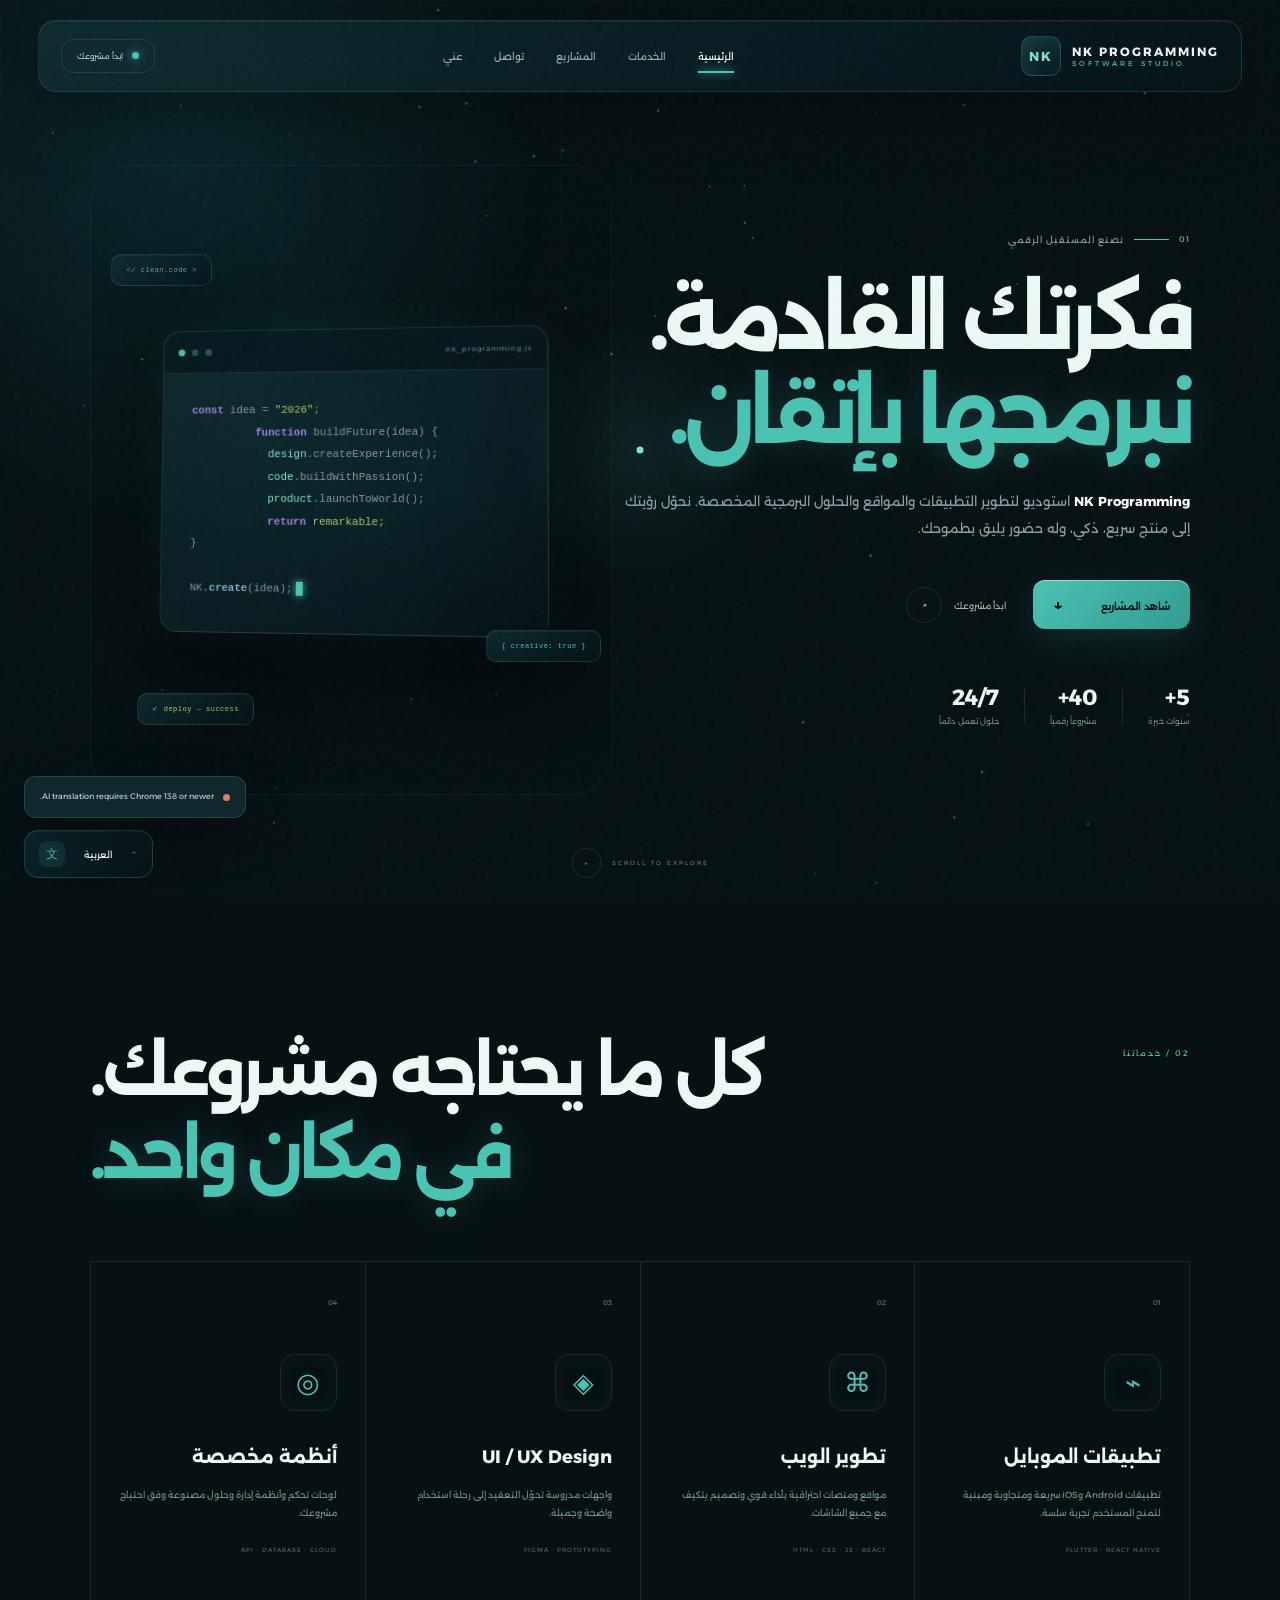
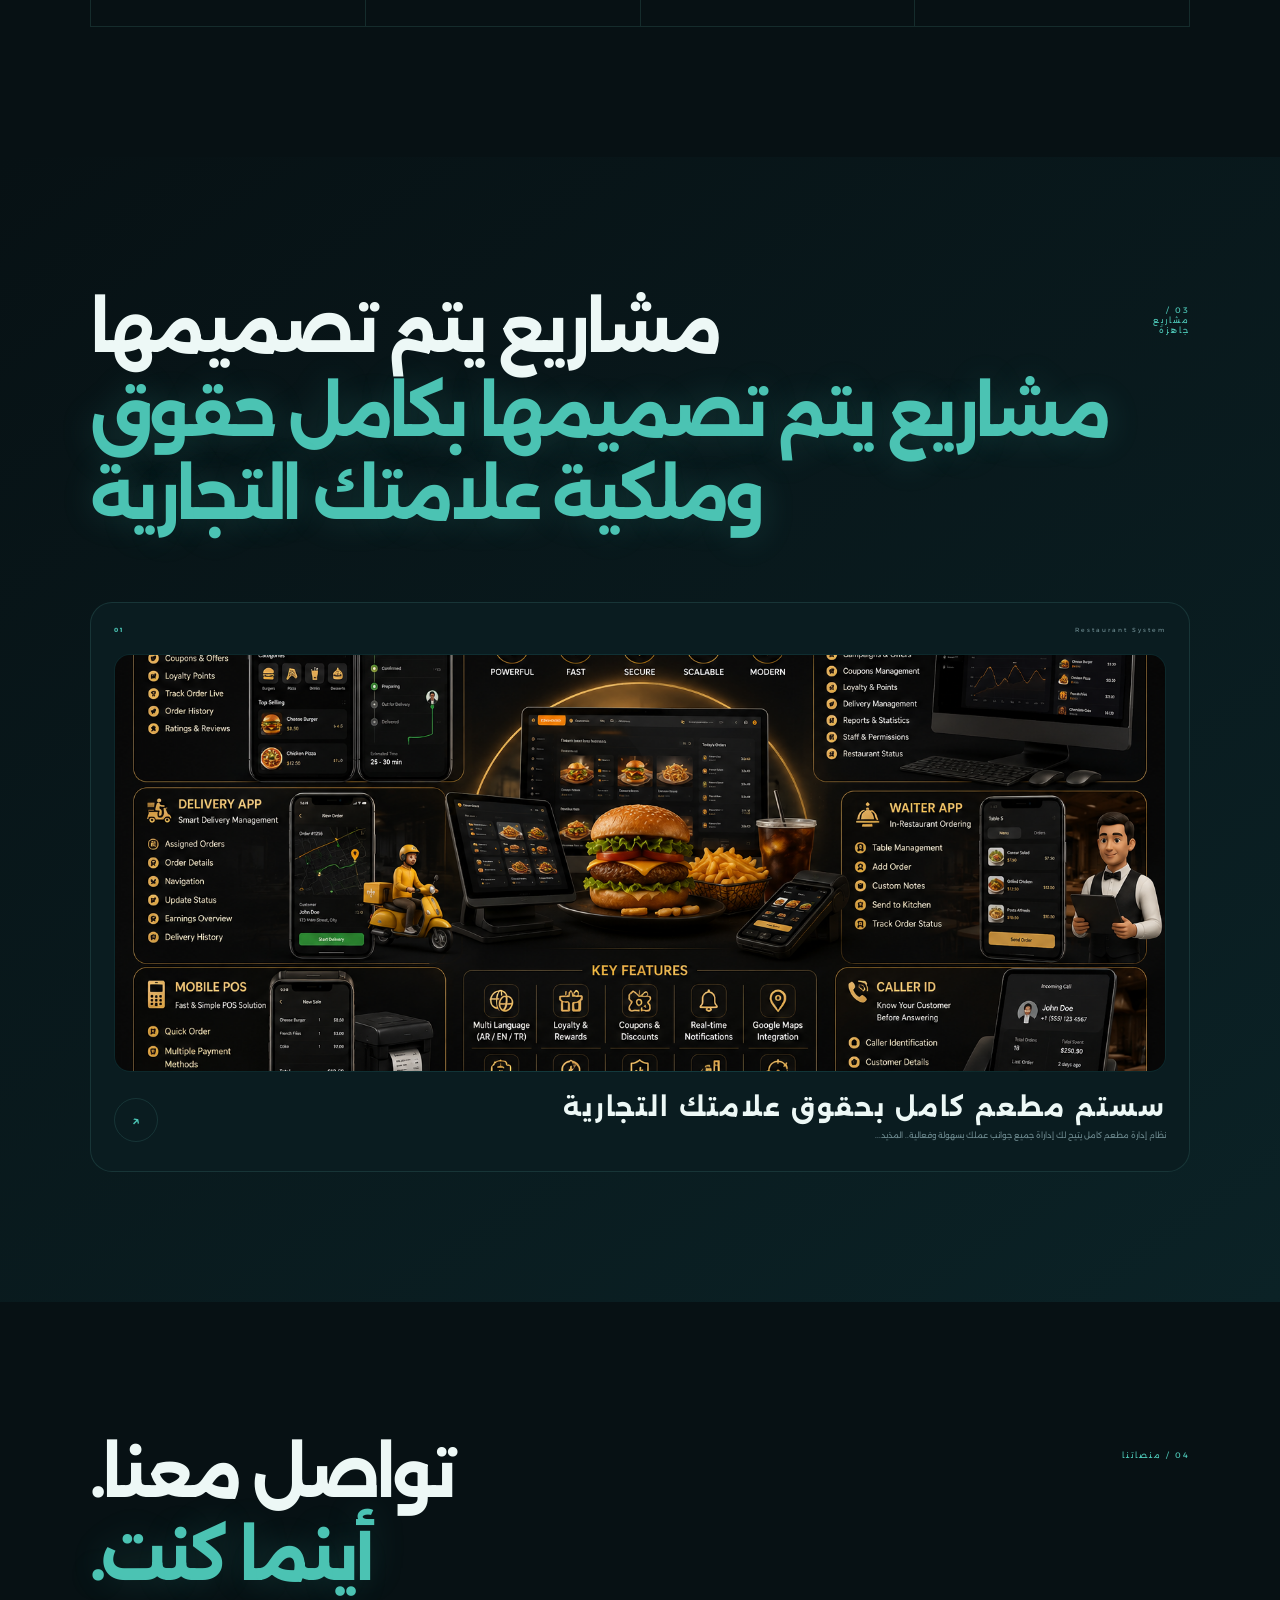
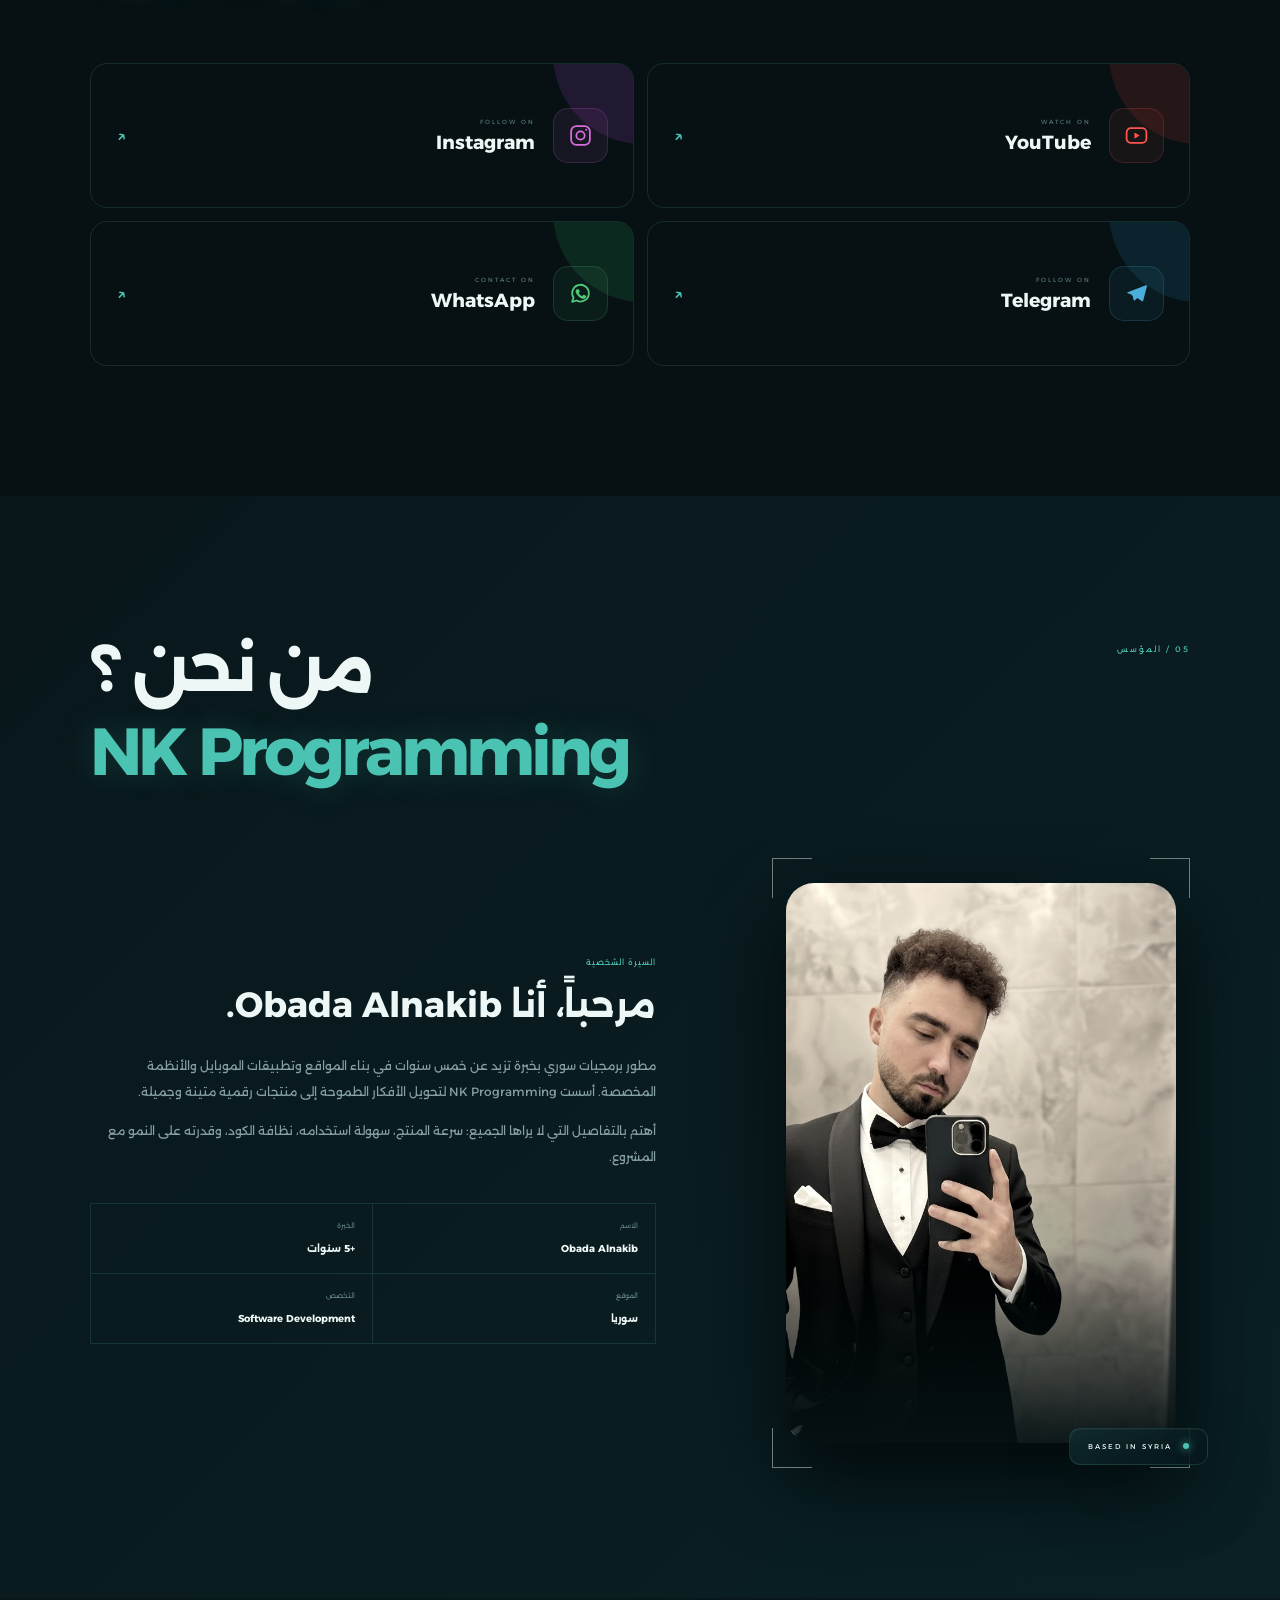
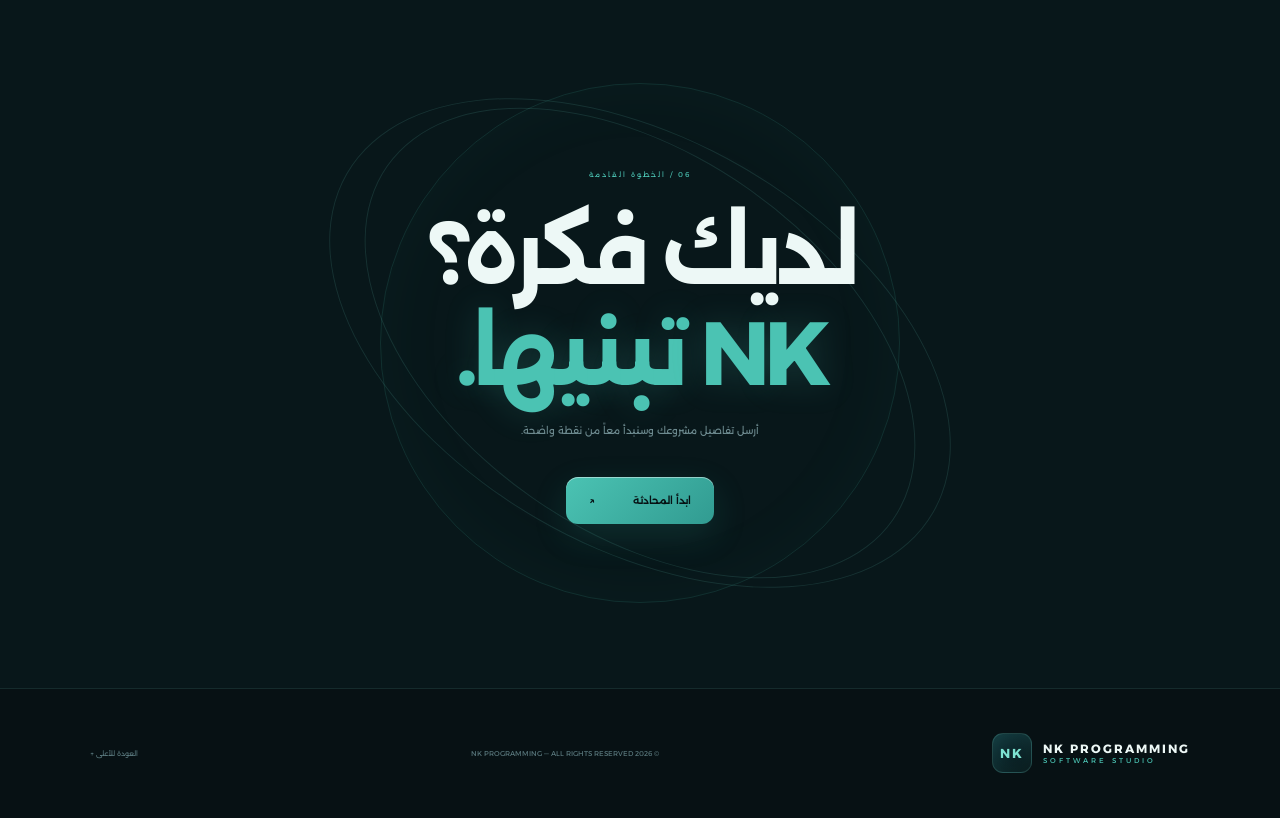
==== index.html @ c84d8382 "Add files via upload" ====
<!doctype html>
<html lang="ar" dir="rtl">

<head>
  <meta charset="UTF-8">
  <meta name="viewport" content="width=device-width,initial-scale=1">
  <meta name="description" content="NK Programming — برمجة تطبيقات ومواقع وحلول رقمية احترافية.">
  <title>NK Programming | Digital Solutions</title>
  <link rel="icon" type="image/png" href="assets/png_logo.png">
  <link rel="apple-touch-icon" href="assets/png_logo.png">
  <link rel="preconnect" href="https://fonts.googleapis.com">
  <link rel="preconnect" href="https://fonts.gstatic.com" crossorigin>
  <link href="https://fonts.googleapis.com/css2?family=Alexandria:wght@300;400;500;600;700&display=swap"
    rel="stylesheet">
  <link rel="stylesheet" href="styles.css"><link rel="stylesheet" href="mobile-fixes.css"><link rel="stylesheet" href="social-icons.css">
</head>

<body>
  <div class="boot">
    <div class="boot__core">
      <div class="nk-mini">NK</div><i></i><i></i><i></i>
    </div>
    <p>NK PROGRAMMING</p><small>INITIALIZING EXPERIENCE</small>
    <div class="boot__line"><b></b></div><span>00%</span>
  </div>
  <div class="cursor"></div>
  <div class="cursor-aura"></div><canvas id="space"></canvas>
  <div class="page-noise"></div>
  <nav class="nav glass"><a class="brand" href="#home">
      <div class="brand-slot"><img src="assets/nk-logo.png" alt="NK Programming"
          onload="this.parentElement.classList.add('loaded')" onerror="this.remove()"><b>NK</b></div><span><b>NK
          PROGRAMMING</b><small>SOFTWARE STUDIO</small></span>
    </a>
    <div class="nav__links"><a href="#home" class="active">الرئيسية</a><a href="#services">الخدمات</a><a
        href="#work">المشاريع</a><a href="#social">تواصل</a><a href="#about">عني</a></div><a class="availability"
      href="#contact"><i></i> ابدأ مشروعك</a><button class="menu" aria-label="القائمة"><i></i><i></i></button>
  </nav>
  <main>
    <section class="hero brand-hero" id="home">
      <div class="hero__glow"></div>
      <div class="hero__grid"></div>
      <div class="hero__copy reveal">
        <div class="eyebrow"><span>01</span><i></i> نصنع المستقبل الرقمي</div>
        <h1>فكرتك القادمة.<br><em>نبرمجها بإتقان.</em></h1>
        <p><b>NK Programming</b> استوديو لتطوير التطبيقات والمواقع والحلول البرمجية المخصصة. نحوّل رؤيتك إلى منتج سريع،
          ذكي، وله حضور يليق بطموحك.</p>
        <div class="hero__actions"><a class="cta magnetic" href="#work">شاهد المشاريع <span>↓</span></a><a class="link"
            href="#contact">ابدأ مشروعك <span>↗</span></a></div>
        <div class="hero__stats">
          <div><b>5+</b><span>سنوات خبرة</span></div><i></i>
          <div><b>40+</b><span>مشروعاً رقمياً</span></div><i></i>
          <div><b>24/7</b><span>حلول تعمل دائماً</span></div>
        </div>
      </div>
      <div class="hero__visual code-visual" data-tilt><canvas id="code-rain"></canvas>
        <div class="giant-nk"><span>NK</span><small>PROGRAMMING</small></div>
        <div class="code-window glass">
          <div class="code-window__bar"><i></i><i></i><i></i><span>nk_programming.js</span></div>
          <pre><code><b>const</b> idea = <em>"2026"</em>;
          <b>function</b> buildFuture(idea) {
            <span>design</span>.createExperience();
            <span>code</span>.buildWithPassion();
            <span>product</span>.launchToWorld();
            <b>return</b> <em>remarkable;</em>
}

NK.<strong>create</strong>(idea);<i class="caret"></i></code></pre>
        </div>
        <div class="code-chip chip-a glass">&lt; clean.code /&gt;</div>
        <div class="code-chip chip-b glass">{ creative: true }</div>
        <div class="code-chip chip-c glass">deploy → success ✓</div>
      </div><a class="scroll" href="#services"><span>SCROLL TO EXPLORE</span><i>↓</i></a>
    </section>

    <section class="services section" id="services">
      <header class="section-title reveal"><span>02 / خدماتنا</span>
        <h2>كل ما يحتاجه مشروعك.<br><em>في مكان واحد.</em></h2>
      </header>
      <div class="service-grid">
        <article class="service reveal"><span>01</span>
          <div class="service__icon">⌁</div>
          <h3>تطبيقات الموبايل</h3>
          <p>تطبيقات Android وiOS سريعة ومتجاوبة ومبنية لتمنح المستخدم تجربة سلسة.</p>
          <div class="tech">FLUTTER · REACT NATIVE</div>
        </article>
        <article class="service reveal"><span>02</span>
          <div class="service__icon">⌘</div>
          <h3>تطوير الويب</h3>
          <p>مواقع ومنصات احترافية بأداء قوي وتصميم يتكيف مع جميع الشاشات.</p>
          <div class="tech">HTML · CSS · JS · REACT</div>
        </article>
        <article class="service reveal"><span>03</span>
          <div class="service__icon">◈</div>
          <h3>UI / UX Design</h3>
          <p>واجهات مدروسة تحوّل التعقيد إلى رحلة استخدام واضحة وجميلة.</p>
          <div class="tech">FIGMA · PROTOTYPING</div>
        </article>
        <article class="service reveal"><span>04</span>
          <div class="service__icon">◎</div>
          <h3>أنظمة مخصصة</h3>
          <p>لوحات تحكم وأنظمة إدارة وحلول مصنوعة وفق احتياج مشروعك.</p>
          <div class="tech">API · DATABASE · CLOUD</div>
        </article>
      </div>
    </section>

    <section class="work section" id="work">
      <header class="section-title reveal"><span>03 / مشاريع جاهزة</span>
        <h2>مشاريع يتم تصميمها<br><em>مشاريع يتم تصميمها بكامل حقوق وملكية علامتك التجارية</em></h2>
      </header>
      <div class="work-grid">
        <a class="work-card large reveal" data-tilt href="product/index.html">
          <div class="work-card__meta"><span>Restaurant System</span><b>01</b></div>
          <div class="project-media"><img src="assets/project-1.jpg" alt="المشروع الأول"
              onload="this.parentElement.classList.add('has-image')" onerror="this.remove()">
            <div class="image-slot"><span>01</span><b>صورة المشروع</b><small>assets/project-1.jpg</small></div>
          </div>
          <div class="work-card__bottom">
            <div>
              <h3>سستم مطعم كامل بحقوق علامتك التجارية</h3>
              <p>نظام إدارة مطعم كامل يتيح لك إداراة جميع جوانب عملك بسهولة وفعالية.. المذيد...</p>
            </div><span class="card-arrow">↗</span>
          </div>
        </a>
        <!-- <a class="work-card reveal" data-tilt href="#contact">
          <div class="work-card__meta"><span>APPLICATION</span><b>02</b></div>
          <div class="project-media"><img src="assets/project-2.jpg" alt="المشروع الثاني"
              onload="this.parentElement.classList.add('has-image')" onerror="this.remove()">
            <div class="image-slot"><span>02</span><b>صورة المشروع</b><small>assets/project-2.jpg</small></div>
          </div>
          <div class="work-card__bottom">
            <div>
              <h3>PROJECT TWO</h3>
              <p>صورة عرض لتطبيق أو منصة.</p>
            </div><span class="card-arrow">↗</span>
          </div>
        </a>
        <a class="work-card reveal" data-tilt href="#contact">
          <div class="work-card__meta"><span>WEBSITE</span><b>03</b></div>
          <div class="project-media"><img src="assets/project-3.jpg" alt="المشروع الثالث"
              onload="this.parentElement.classList.add('has-image')" onerror="this.remove()">
            <div class="image-slot"><span>03</span><b>صورة المشروع</b><small>assets/project-3.jpg</small></div>
          </div>
          <div class="work-card__bottom">
            <div>
              <h3>PROJECT THREE</h3>
              <p>صورة عرض لموقع أو خدمة رقمية.</p>
            </div><span class="card-arrow">↗</span>
          </div>
        </a> -->
      </div>
    </section>

    <section class="social section" id="social">
      <header class="section-title reveal"><span>04 / منصاتنا</span>
        <h2>تواصل معنا.<br><em>أينما كنت.</em></h2>
      </header>
      <div class="social-grid"><a class="social-card youtube reveal" href="https://www.youtube.com/@obada_n_k/videos">
          <div class="social-icon"><svg viewBox="0 0 24 24" aria-hidden="true"><rect x="2.5" y="5" width="19" height="14" rx="4"></rect><path d="M10 9l5 3-5 3V9z" class="solid"></path></svg></div><span><small>WATCH ON</small><b>YouTube</b></span><i>↗</i>
        </a><a class="social-card instagram reveal" href="https://www.instagram.com/obada_n_k/">
          <div class="social-icon"><svg viewBox="0 0 24 24" aria-hidden="true"><rect x="3" y="3" width="18" height="18" rx="5"></rect><circle cx="12" cy="12" r="4"></circle><circle cx="17.5" cy="6.5" r="1" class="solid"></circle></svg></div><span><small>FOLLOW ON</small><b>Instagram</b></span><i>↗</i>
        </a><a class="social-card telegram reveal" href="https://t.me/obada_n_k">
          <div class="social-icon"><svg viewBox="0 0 24 24" aria-hidden="true"><path d="M21 4L3.6 10.7c-.8.3-.8.8-.1 1l4.4 1.4 1.7 5.2c.2.6.4.6.8.2l2.4-2.3 4.5 3.3c.5.3.9.1 1.1-.5L22 5c.2-.8-.3-1.2-1-.9z" class="solid"></path><path d="M8 13l9.7-6.1-7.5 7.3-.3 3.5"></path></svg></div><span><small>FOLLOW ON</small><b>Telegram</b></span><i>↗</i>
        </a><a class="social-card whatsapp reveal" href="https://wa.me/+905523622851">
          <div class="social-icon"><svg viewBox="0 0 24 24" aria-hidden="true"><path d="M20 11.7a8 8 0 0 1-11.8 7L4 20l1.3-4A8 8 0 1 1 20 11.7z"></path><path d="M9 8.2c.2-.4.4-.4.7-.4h.4c.2 0 .3.1.4.4l.7 1.7c.1.3.1.5-.1.7l-.6.7c-.2.2-.1.4 0 .6.6 1.1 1.5 2 2.7 2.6.2.1.4.1.6-.1l.8-1c.2-.2.4-.3.7-.2l1.8.9c.3.1.4.3.4.5 0 .5-.2 1.5-1 2-.7.5-1.6.7-2.5.4-1.1-.3-2.5-1-4-2.4-1.2-1.2-2.1-2.6-2.5-3.7-.4-1.1 0-2 .5-2.7z" class="solid"></path></svg></div><span><small>CONTACT ON</small><b>WhatsApp</b></span><i>↗</i>
        </a></div>
    </section>

    <section class="about section bio-last" id="about">
      <header class="section-title reveal"><span>05 / المؤسس</span>
        <h2>من نحن ؟<br><em>NK Programming</em></h2>
      </header>
      <div class="about__grid">
        <div class="about__portrait reveal" data-tilt>
          <div class="portrait-frame"><img src="assets/obada.jpg" alt="Obada Alnakib">
            <div class="scan"></div>
          </div><span class="corner c1"></span><span class="corner c2"></span><span class="corner c3"></span><span
            class="corner c4"></span>
          <div class="portrait-tag glass"><i></i> BASED IN SYRIA</div>
        </div>
        <div class="about__copy reveal"><span class="label">السيرة الشخصية</span>
          <h3>مرحباً، أنا Obada Alnakib.</h3>
          <p>مطور برمجيات سوري بخبرة تزيد عن خمس سنوات في بناء المواقع وتطبيقات الموبايل والأنظمة المخصصة. أسست NK
            Programming لتحويل الأفكار الطموحة إلى منتجات رقمية متينة وجميلة.</p>
          <p>أهتم بالتفاصيل التي لا يراها الجميع: سرعة المنتج، سهولة استخدامه، نظافة الكود، وقدرته على النمو مع المشروع.
          </p>
          <div class="facts">
            <div><span>الاسم</span><b>Obada Alnakib</b></div>
            <div><span>الخبرة</span><b>+5 سنوات</b></div>
            <div><span>الموقع</span><b>سوريا</b></div>
            <div><span>التخصص</span><b>Software Development</b></div>
          </div>
        </div>
      </div>
    </section>
    <section class="contact section" id="contact">
      <div class="contact__orb"></div>
      <div class="contact__inner reveal"><span>06 / الخطوة القادمة</span>
        <h2>لديك فكرة؟<br><em>NK تبنيها.</em></h2>
        <p>أرسل تفاصيل مشروعك وسنبدأ معاً من نقطة واضحة.</p><a class="contact__button magnetic"
          href="https://wa.me/+905523622851">ابدأ المحادثة <i>↗</i></a>
      </div>
    </section>
  </main>
  <footer><a class="brand" href="#home">
      <div class="brand-slot"><b>NK</b></div><span><b>NK PROGRAMMING</b><small>SOFTWARE STUDIO</small></span>
    </a>
    <p>© 2026 NK PROGRAMMING — ALL RIGHTS RESERVED</p><a href="#home">العودة للأعلى ↑</a>
  </footer>
  <div class="language-widget" data-no-translate><button class="language-trigger glass"
      aria-label="تغيير اللغة"><span>文</span><b>العربية</b><i>⌃</i></button>
    <div class="language-menu glass">
      <div class="language-head"><span>AI TRANSLATION</span><i></i></div><button data-lang="ar"
        class="selected"><b>AR</b><span>العربية</span><i>✓</i></button><button
        data-lang="en"><b>EN</b><span>English</span><i>↗</i></button><button
        data-lang="tr"><b>TR</b><span>Türkçe</span><i>↗</i></button><button
        data-lang="de"><b>DE</b><span>Deutsch</span><i>↗</i></button><button
        data-lang="fr"><b>FR</b><span>Français</span><i>↗</i></button><button
        data-lang="es"><b>ES</b><span>Español</span><i>↗</i></button>
      <div class="translation-status"><span></span><b>يعمل بواسطة AI داخل المتصفح</b></div>
    </div>
  </div>
  <div class="translation-toast" data-no-translate><i></i><span></span></div>
  <div class="auto-language-prompt" data-no-translate aria-hidden="true">
    <div class="auto-language-prompt__card">
      <div class="auto-language-prompt__icon">文<i></i></div><span>NK AI TRANSLATION</span>
      <h3>عرض الموقع بلغتك</h3>
      <p>لغة جهازك مختلفة عن العربية. يمكننا ترجمة الموقع تلقائياً على جهازك.</p><button type="button">ابدأ الترجمة
        <i>↗</i></button><small>يتم استخدام اللغة مرة واحدة فقط</small>
    </div>
  </div>
  <script src="script.js"></script>
</body>

</html>
---- styles.css ----
@import url('https://fonts.googleapis.com/css2?family=Alexandria:wght@300;400;500;600;700&display=swap');
:root{--bg:#071114;--bg2:#0a1a1e;--panel:#0d2328;--panel2:#102d32;--mint:#4bc3b3;--mint2:#7de2d1;--text:#edf8f6;--muted:#769297;--line:rgba(120,225,210,.13);--x:0;--y:0;--px:50vw;--py:50vh}*{box-sizing:border-box}html{scroll-behavior:smooth;scroll-padding-top:100px}body{margin:0;background:var(--bg);color:var(--text);font-family:'Alexandria',Arial,sans-serif;overflow-x:hidden}a{color:inherit;text-decoration:none}button,input{font:inherit}.page-noise{position:fixed;inset:0;pointer-events:none;z-index:100;opacity:.025;background-image:url("data:image/svg+xml,%3Csvg viewBox='0 0 180 180' xmlns='http://www.w3.org/2000/svg'%3E%3Cfilter id='n'%3E%3CfeTurbulence type='fractalNoise' baseFrequency='.9' numOctaves='4'/%3E%3C/filter%3E%3Crect width='100%25' height='100%25' filter='url(%23n)'/%3E%3C/svg%3E")}#space{position:fixed;inset:0;z-index:-1;pointer-events:none}.glass{background:linear-gradient(145deg,rgba(17,48,53,.72),rgba(5,20,24,.74));border:1px solid rgba(103,215,199,.14);box-shadow:inset 0 1px rgba(255,255,255,.04),0 22px 70px rgba(0,0,0,.3);backdrop-filter:blur(18px)}
.boot{position:fixed;inset:0;background:#040a0c;z-index:9999;display:grid;place-items:center;transition:opacity .8s,visibility .8s}.boot.done{opacity:0;visibility:hidden}.boot__core{width:150px;height:150px;display:grid;place-items:center;position:relative}.boot__core img{width:72px;height:72px;border-radius:50%;object-fit:cover;filter:contrast(1.4)}.boot__core i{position:absolute;inset:0;border:1px solid rgba(75,195,179,.4);border-radius:50%;animation:spin 2.4s linear infinite}.boot__core i:nth-child(2){inset:14px -18px;transform:rotate(68deg);border-color:rgba(125,226,209,.25);animation-direction:reverse}.boot__core i:nth-child(3){inset:-15px 21px;transform:rotate(-55deg);animation-duration:3.2s}.boot>p{position:absolute;top:64%;font-size:12px;font-weight:600;letter-spacing:5px}.boot>small{position:absolute;top:69%;font-size:7px;letter-spacing:3px;color:#537176}.boot__line{position:absolute;top:74%;width:210px;height:1px;background:#173239}.boot__line b{display:block;height:100%;background:var(--mint);box-shadow:0 0 12px var(--mint);animation:load 2s ease forwards}.boot>span{position:absolute;bottom:5%;left:5%;font-size:9px;color:#547177}@keyframes spin{to{transform:rotate(360deg)}}@keyframes load{from{width:0}to{width:100%}}.cursor{position:fixed;width:7px;height:7px;background:var(--mint2);border-radius:50%;left:var(--px);top:var(--py);transform:translate(-50%,-50%);z-index:999;pointer-events:none}.cursor-aura{position:fixed;width:280px;height:280px;background:radial-gradient(circle,rgba(75,195,179,.09),transparent 68%);left:var(--px);top:var(--py);transform:translate(-50%,-50%);pointer-events:none;z-index:60}
.nav{position:fixed;top:20px;right:3%;left:3%;height:72px;border-radius:18px;padding:0 22px;display:flex;align-items:center;justify-content:space-between;z-index:90}.brand{display:flex;align-items:center;gap:11px;direction:ltr}.brand img{width:40px;height:40px;border-radius:11px;object-fit:cover;filter:contrast(1.3)}.brand span{display:flex;flex-direction:column}.brand b{font-size:12px;letter-spacing:2px}.brand small{font-size:7px;letter-spacing:3px;color:var(--mint)}.nav__links{display:flex;gap:32px;font-size:10px;color:#91afb2}.nav__links a{position:relative;transition:.3s}.nav__links a:hover,.nav__links a.active{color:white}.nav__links a:after{content:"";position:absolute;width:0;height:2px;background:var(--mint);right:0;bottom:-10px;box-shadow:0 0 8px var(--mint);transition:.3s}.nav__links a:hover:after,.nav__links a.active:after{width:100%}.availability{border:1px solid var(--line);padding:11px 15px;border-radius:12px;font-size:8px;color:#a5c4c5}.availability i{display:inline-block;width:7px;height:7px;background:var(--mint);border-radius:50%;margin-left:7px;box-shadow:0 0 10px var(--mint)}.menu{display:none;background:none;border:0}.menu i{display:block;width:22px;height:1px;background:white;margin:6px}
.hero{min-height:100svh;position:relative;display:grid;grid-template-columns:1.05fr .95fr;align-items:center;padding:135px 7vw 75px;overflow:hidden}.hero__glow{position:absolute;width:800px;height:800px;border-radius:50%;background:radial-gradient(circle,rgba(21,111,111,.22),transparent 65%);left:-220px;top:-230px}.hero__grid{position:absolute;inset:0;background:linear-gradient(rgba(75,195,179,.025) 1px,transparent 1px),linear-gradient(90deg,rgba(75,195,179,.025) 1px,transparent 1px);background-size:70px 70px;mask-image:linear-gradient(to bottom,black,transparent 90%)}.hero__copy{z-index:4;max-width:740px}.eyebrow{display:flex;align-items:center;gap:10px;font-size:9px;letter-spacing:1px;color:#80a2a5}.eyebrow span{color:var(--mint);font-size:8px}.eyebrow i{width:35px;height:1px;background:var(--mint)}h1{font-size:clamp(58px,6.6vw,106px);line-height:1.12;letter-spacing:-6px;margin:27px 0}h1 em,.section-title h2 em,.contact h2 em{font-style:normal;color:var(--mint);text-shadow:0 0 35px rgba(75,195,179,.2)}.hero__copy>p{max-width:620px;color:#85a0a4;font-size:13px;line-height:2.1}.hero__copy>p b{color:white}.hero__actions{display:flex;align-items:center;gap:27px;margin-top:38px}.cta,.outline-btn,.contact__button{background:linear-gradient(135deg,var(--mint),#319b91);color:#061113;padding:15px 20px;border-radius:12px;font-size:10px;font-weight:600;box-shadow:0 12px 35px rgba(42,173,158,.16),inset 0 1px rgba(255,255,255,.45);transition:.3s}.cta span{margin-right:35px;font-size:16px}.link{font-size:9px;color:#9fb7b9}.link span{display:inline-grid;place-items:center;width:36px;height:36px;border:1px solid var(--line);border-radius:50%;margin-right:10px}.hero__stats{display:flex;align-items:center;gap:25px;margin-top:55px}.hero__stats div{display:flex;flex-direction:column}.hero__stats b{font-size:22px}.hero__stats span{font-size:8px;color:#66858a;margin-top:5px}.hero__stats>i{width:1px;height:35px;background:var(--line)}
.hero__visual{height:630px;display:grid;place-items:center;position:relative;z-index:3;perspective:1100px;transform:rotateY(calc(var(--x)*4deg)) rotateX(calc(var(--y)*-4deg));transition:transform .12s}.profile-card{height:510px;width:355px;border-radius:170px 170px 34px 34px;overflow:hidden;position:relative;transform:translateZ(30px);box-shadow:0 40px 90px rgba(0,0,0,.55),0 0 70px rgba(75,195,179,.08)}.profile-card>img{width:100%;height:100%;object-fit:cover;filter:saturate(.65) contrast(1.08)}.profile-card__scan,.scan{position:absolute;inset:0;background:linear-gradient(transparent 0 48%,rgba(90,255,232,.2) 50%,transparent 52%);background-size:100% 18px;z-index:3;opacity:.17;animation:scan 5s linear infinite}@keyframes scan{to{background-position:0 180px}}.profile-card__fade{position:absolute;inset:0;background:linear-gradient(transparent 45%,rgba(6,21,25,.98))}.profile-card__id{position:absolute;bottom:26px;right:28px;left:28px}.profile-card__id>span{font-size:6px;letter-spacing:3px;color:var(--mint)}.profile-card__id>b{font-size:29px;letter-spacing:3px;line-height:1.05;display:block;margin:7px 0;direction:ltr;text-align:left}.profile-card__id>small{font-size:6px;letter-spacing:2px;color:#66858a}.orbit{position:absolute;border:1px solid rgba(75,195,179,.23);border-radius:50%;filter:drop-shadow(0 0 8px rgba(75,195,179,.12));pointer-events:none}.orbit--a{width:500px;height:180px;transform:rotate(-20deg);animation:orbita 11s linear infinite}.orbit--b{width:460px;height:360px;transform:rotate(67deg);animation:orbitb 14s linear infinite}.orbit--c{width:570px;height:570px;border-style:dashed;opacity:.35;animation:spin 40s linear infinite}.orbit span{position:absolute;width:10px;height:10px;border-radius:50%;background:var(--mint);box-shadow:0 0 15px var(--mint);top:-5px;left:50%}@keyframes orbita{to{transform:rotate(340deg)}}@keyframes orbitb{to{transform:rotate(427deg)}}.float-card{position:absolute;z-index:5;border-radius:14px;padding:15px 17px;transform:translate(calc(var(--x)*-16px),calc(var(--y)*-12px))}.float-card--code{top:18%;left:-2%;width:170px}.float-card--code>span{font-size:6px;letter-spacing:2px;color:#65858a}.float-card--code>b{font-size:8px;display:block;margin:8px 0}.float-card--code>b i{display:inline-block;width:6px;height:6px;background:var(--mint);border-radius:50%;box-shadow:0 0 8px var(--mint);margin-left:6px}.float-card--code>small{font-size:5px;color:#4f6d72}.float-card--skill{bottom:13%;right:-2%;display:flex;align-items:center;gap:11px;transform:translate(calc(var(--x)*20px),calc(var(--y)*18px))}.skill-orb{width:40px;height:40px;border-radius:11px;background:radial-gradient(circle at 35% 25%,#68d7c7,#153a3d);display:grid;place-items:center;font:700 22px Georgia;box-shadow:0 0 20px rgba(75,195,179,.2)}.float-card--skill>span{display:flex;flex-direction:column}.float-card--skill b{font-size:8px}.float-card--skill small{font-size:5px;color:#65858a;margin-top:5px}.particle{position:absolute;width:5px;height:5px;background:var(--mint);border-radius:50%;box-shadow:0 0 12px var(--mint)}.p1{top:11%;right:13%;animation:drift 4s ease-in-out infinite}.p2{bottom:22%;left:10%;animation:drift 5s ease-in-out -2s infinite}.p3{top:46%;right:3%;animation:drift 6s ease-in-out -3s infinite}@keyframes drift{50%{transform:translateY(-20px);opacity:.35}}.scroll{position:absolute;bottom:22px;right:50%;transform:translateX(50%);font-size:6px;letter-spacing:2px;color:#557278;display:flex;align-items:center;gap:10px}.scroll i{font-style:normal;width:30px;height:30px;border:1px solid var(--line);border-radius:50%;display:grid;place-items:center;color:var(--mint)}
.section{padding:130px 7vw}.section-title{display:flex;align-items:flex-start;justify-content:space-between;margin-bottom:65px}.section-title>span{font-size:8px;letter-spacing:2px;color:var(--mint);padding-top:18px}.section-title h2{font-size:clamp(42px,5.2vw,76px);line-height:1.25;letter-spacing:-4px;margin:0;text-align:left;direction:rtl}.about{background:linear-gradient(135deg,#09171b,#0a2024)}.about__grid{display:grid;grid-template-columns:.85fr 1.15fr;gap:9vw;align-items:center}.about__portrait{height:610px;position:relative;display:grid;place-items:center;perspective:900px}.portrait-frame{height:560px;width:390px;overflow:hidden;border-radius:28px;position:relative;box-shadow:0 35px 80px #03090b;transform:rotateY(calc(var(--x)*-3deg)) rotateX(calc(var(--y)*3deg))}.portrait-frame img{width:100%;height:100%;object-fit:cover;filter:saturate(.55) contrast(1.08)}.portrait-frame:after{content:"";position:absolute;inset:0;background:linear-gradient(transparent 65%,rgba(5,18,21,.9))}.corner{position:absolute;width:40px;height:40px;border-color:var(--mint);opacity:.45}.c1{top:0;right:0;border-top:1px solid;border-right:1px solid}.c2{top:0;left:0;border-top:1px solid;border-left:1px solid}.c3{bottom:0;right:0;border-bottom:1px solid;border-right:1px solid}.c4{bottom:0;left:0;border-bottom:1px solid;border-left:1px solid}.portrait-tag{position:absolute;bottom:3px;right:-18px;padding:13px 18px;border-radius:11px;font-size:7px;letter-spacing:2px}.portrait-tag i{display:inline-block;width:6px;height:6px;border-radius:50%;background:var(--mint);margin-left:7px;box-shadow:0 0 8px var(--mint)}.label{font-size:8px;color:var(--mint);letter-spacing:1px}.about__copy h3{font-size:35px;margin:14px 0 27px}.about__copy>p{font-size:12px;line-height:2.2;color:#86a0a4}.facts{display:grid;grid-template-columns:1fr 1fr;border-top:1px solid var(--line);border-right:1px solid var(--line);margin:32px 0}.facts div{border-left:1px solid var(--line);border-bottom:1px solid var(--line);padding:17px}.facts span{font-size:7px;color:#5f7f84;display:block;margin-bottom:7px}.facts b{font-size:10px}.outline-btn{display:inline-block;background:transparent;color:var(--mint2);border:1px solid rgba(75,195,179,.35)}.outline-btn i,.contact__button i{font-style:normal;margin-right:35px}.services{background:var(--bg)}.service-grid{display:grid;grid-template-columns:repeat(4,1fr);border-top:1px solid var(--line);border-right:1px solid var(--line)}.service{min-height:365px;padding:28px;border-left:1px solid var(--line);border-bottom:1px solid var(--line);position:relative;overflow:hidden;transition:.45s}.service:before{content:"";position:absolute;inset:100% 0 0;background:linear-gradient(150deg,rgba(75,195,179,.18),rgba(9,31,35,.95));transition:.45s;z-index:-1}.service:hover{transform:translateY(-10px);border-color:rgba(75,195,179,.45);box-shadow:0 28px 65px rgba(0,0,0,.35)}.service:hover:before{inset:0}.service>span{font-size:7px;color:#547378}.service__icon{width:57px;height:57px;border-radius:14px;border:1px solid var(--line);display:grid;place-items:center;font-size:27px;color:var(--mint);margin:45px 0 35px;box-shadow:inset 0 0 20px rgba(75,195,179,.05)}.service h3{font-size:18px}.service p{font-size:9px;color:#718f93;line-height:2}.tech{font-size:6px;letter-spacing:1px;color:#46656a;margin-top:24px}.service>a{position:absolute;bottom:24px;left:24px;width:38px;height:38px;border:1px solid var(--line);border-radius:50%;display:grid;place-items:center;color:var(--mint);transition:.3s}.service:hover>a{background:var(--mint);color:#062025;transform:rotate(45deg)}
.work{background:linear-gradient(145deg,#071114,#0b2226)}.work-grid{display:grid;grid-template-columns:1fr 1fr;gap:17px}.work-card{min-height:570px;padding:23px;border:1px solid var(--line);background:#0a1c20;border-radius:22px;display:flex;flex-direction:column;transition:.4s;transform-style:preserve-3d}.work-card.large{grid-column:1/-1}.work-card:hover{border-color:rgba(75,195,179,.35);box-shadow:0 35px 80px rgba(0,0,0,.35);transform:translateY(-8px)}.work-card__meta{display:flex;justify-content:space-between;font-size:6px;letter-spacing:2px;color:#658287}.work-card__meta b{color:var(--mint)}.dashboard-demo,.mobile-demo,.map-demo{flex:1;margin:20px 0;border-radius:16px;background:radial-gradient(circle at 60% 40%,#104148,#082126 65%);position:relative;overflow:hidden;display:flex;padding:30px;direction:ltr}.dashboard-demo aside{width:90px;background:rgba(4,22,26,.75);border:1px solid var(--line);border-radius:12px;display:flex;flex-direction:column;align-items:center;padding:18px;gap:26px}.dashboard-demo aside div{font:700 30px Georgia;color:var(--mint)}.dashboard-demo aside i{width:35px;height:6px;background:#18383d;border-radius:4px}.dash-main{flex:1;padding:25px;direction:rtl}.dash-main small{font-size:7px;color:#6e8e91}.dash-main h4{font-size:23px}.chart{height:150px;border-bottom:1px solid var(--line);display:flex;align-items:end;gap:9px;padding:0 25px}.chart i{width:16%;height:25%;border-radius:7px 7px 0 0;background:linear-gradient(var(--mint),rgba(75,195,179,.08))}.chart i:nth-child(2){height:70%}.chart i:nth-child(3){height:42%}.chart i:nth-child(4){height:90%}.chart i:nth-child(5){height:62%}.dash-cards{display:grid;grid-template-columns:repeat(3,1fr);gap:10px;margin-top:20px}.dash-cards span{height:55px;background:rgba(255,255,255,.035);border:1px solid var(--line);border-radius:9px}.work-card__bottom{display:flex;justify-content:space-between;align-items:center}.work-card__bottom h3{font-size:25px;letter-spacing:2px;margin:0}.work-card__bottom p{font-size:8px;color:#678388}.work-card__bottom a{width:44px;height:44px;border:1px solid var(--line);border-radius:50%;display:grid;place-items:center;color:var(--mint)}.mobile-demo,.map-demo{min-height:380px;align-items:center;justify-content:center}.phone{width:180px;height:330px;border:7px solid #061114;border-radius:30px;background:#0d2c31;padding:30px 17px;position:relative;z-index:2;transform:rotate(-8deg);box-shadow:22px 25px 50px rgba(0,0,0,.45)}.phone>span{position:absolute;top:10px;right:50%;transform:translateX(50%);width:55px;height:8px;background:#041014;border-radius:5px}.phone small{font-size:6px;color:#67878a}.phone strong{font-size:20px;display:block;margin:8px 0 35px}.bars{height:120px;display:flex;align-items:end;gap:5px}.bars i{flex:1;height:30%;background:var(--mint);border-radius:5px}.bars i:nth-child(2){height:65%}.bars i:nth-child(3){height:42%}.bars i:nth-child(4){height:90%}.bars i:nth-child(5){height:72%}.coin{position:absolute;width:70px;height:70px;background:var(--mint);color:#062126;border-radius:50%;display:grid;place-items:center;font-size:27px;font-weight:700;left:13%;top:23%;box-shadow:0 0 30px rgba(75,195,179,.28)}.map-demo{background:#091b1f}.route{position:absolute;width:130%;height:90px;border-top:7px solid var(--mint);border-radius:50%;transform:rotate(-12deg);filter:drop-shadow(0 0 10px rgba(75,195,179,.35))}.pin{position:absolute;width:95px;height:95px;border:16px solid #15535c;border-radius:50% 50% 50% 0;transform:rotate(-45deg);top:15%;right:38%;box-shadow:0 0 35px rgba(21,83,92,.55)}.pin i{display:block;width:25px;height:25px;background:#0a1c20;border-radius:50%;margin:19px}.map-demo>b{position:absolute;bottom:22%;font-size:30px;text-align:center;color:var(--mint);text-shadow:0 0 22px rgba(75,195,179,.3)}
.social{background:var(--bg)}.social-grid{display:grid;grid-template-columns:1fr 1fr;gap:13px}.social-card{min-height:145px;border:1px solid var(--line);border-radius:17px;padding:25px;display:flex;align-items:center;gap:18px;position:relative;overflow:hidden;transition:.4s}.social-card:before{content:"";position:absolute;width:180px;height:180px;border-radius:50%;right:-100px;top:-100px;opacity:.12;transition:.4s}.youtube:before{background:#ff3b30}.instagram:before{background:#db4eff}.telegram:before{background:#2ea7df}.whatsapp:before{background:#31d06f}.social-card:hover{transform:translateY(-7px);border-color:rgba(75,195,179,.34);background:#0d2328}.social-card:hover:before{transform:scale(1.8);opacity:.18}.social-icon{width:55px;height:55px;border:1px solid var(--line);border-radius:15px;display:grid;place-items:center;font-size:21px;color:var(--mint)}.social-card>span{display:flex;flex-direction:column}.social-card small{font-size:6px;letter-spacing:2px;color:#58767b}.social-card b{font-size:19px;margin-top:5px}.social-card>i{font-style:normal;margin-right:auto;color:var(--mint);font-size:18px;transition:.3s}.social-card:hover>i{transform:translate(-5px,-5px)}.social-note{text-align:center;color:#506e73;font-size:8px;margin-top:25px}.contact{min-height:690px;display:grid;place-items:center;text-align:center;position:relative;overflow:hidden;background:#08171a}.contact__orb{position:absolute;width:520px;height:520px;border-radius:50%;border:1px solid rgba(75,195,179,.14);box-shadow:inset 0 0 80px rgba(75,195,179,.04)}.contact__orb:before,.contact__orb:after{content:"";position:absolute;border:1px solid var(--line);border-radius:50%}.contact__orb:before{inset:55px -80px;transform:rotate(30deg)}.contact__orb:after{inset:-50px 70px;transform:rotate(-55deg)}.contact__inner{position:relative;z-index:2}.contact__inner>span{font-size:7px;color:var(--mint);letter-spacing:2px}.contact h2{font-size:clamp(55px,7vw,100px);line-height:1.13;letter-spacing:-6px;margin:20px 0}.contact p{color:#6d8a8f;font-size:10px}.contact__button{display:inline-block;margin-top:30px;padding:17px 23px}footer{height:130px;padding:0 7vw;border-top:1px solid var(--line);display:flex;align-items:center;justify-content:space-between}footer p,footer>a:last-child{font-size:7px;color:#58767b}.reveal{opacity:0;transform:translateY(30px);transition:opacity .85s,transform .85s}.reveal.visible{opacity:1;transform:none}
@media(max-width:1000px){.nav__links{display:none}.menu{display:block}.availability{display:none}.nav.open .nav__links{display:flex;position:absolute;top:82px;right:0;left:0;flex-direction:column;background:#0a2024;padding:30px;border:1px solid var(--line);border-radius:16px}.hero{grid-template-columns:1fr;padding-top:140px}.hero__visual{height:600px}.about__grid{grid-template-columns:1fr}.service-grid{grid-template-columns:1fr 1fr}.section-title{display:block}.section-title h2{text-align:right;margin-top:20px}.work-grid{grid-template-columns:1fr}.work-card.large{grid-column:auto}}
@media(max-width:650px){.cursor,.cursor-aura{display:none}.nav{top:10px;right:12px;left:12px;height:62px}.brand img{width:34px;height:34px}.hero{padding:110px 18px 55px}.eyebrow{font-size:7px}h1{font-size:48px;letter-spacing:-4px}.hero__copy>p{font-size:11px}.hero__actions{flex-direction:column;align-items:stretch}.cta{text-align:center}.hero__stats{justify-content:space-between;gap:8px}.hero__stats b{font-size:17px}.hero__visual{height:460px;transform:scale(.77);margin-inline:-50px}.scroll{display:none}.section{padding:85px 18px}.section-title h2{font-size:40px;letter-spacing:-3px}.portrait-frame{width:320px;height:480px}.about__portrait{height:520px}.about__copy h3{font-size:26px}.facts{grid-template-columns:1fr}.service-grid,.social-grid{grid-template-columns:1fr}.service{min-height:320px}.work-card{min-height:500px;padding:15px}.dashboard-demo{padding:13px}.dashboard-demo aside{display:none}.dash-main{padding:10px}.contact{min-height:570px}.contact h2{font-size:55px}footer{height:auto;padding:40px 18px;flex-direction:column;gap:25px}.boot>p{top:66%}.boot>small{top:71%}.boot__line{top:76%}}
@media(prefers-reduced-motion:reduce){*{animation:none!important;transition:none!important;scroll-behavior:auto!important}.boot{display:none}.reveal{opacity:1;transform:none}}

/* NK Programming brand + replaceable image slots */
.nk-mini,.brand-slot{display:grid;place-items:center;font-weight:700;letter-spacing:-2px;color:var(--mint2);background:linear-gradient(145deg,#12383d,#071518);border:1px solid rgba(125,226,209,.2);box-shadow:inset 0 0 18px rgba(75,195,179,.08)}.nk-mini{width:72px;height:72px;border-radius:50%;font-size:22px}.brand-slot{width:40px;height:40px;border-radius:11px;position:relative;overflow:hidden;flex:none}.brand-slot img{width:100%;height:100%;object-fit:cover;position:absolute;inset:0;z-index:2}.brand-slot.loaded>b{display:none}.brand-slot>b{font-size:13px}.brand-hero .hero__copy{max-width:760px}.nk-visual{isolation:isolate}.nk-visual:before{content:"";position:absolute;width:430px;height:430px;border-radius:50%;background:radial-gradient(circle at 38% 32%,#1b686b,#0a292e 48%,#041114 72%);box-shadow:inset -35px -35px 70px rgba(0,0,0,.52),0 0 95px rgba(75,195,179,.13);z-index:-1}.nk-core{width:255px;height:255px;position:relative;display:grid;place-items:center;transform-style:preserve-3d;animation:nkfloat 5s ease-in-out infinite}.nk-face{width:210px;height:210px;border-radius:54px;background:linear-gradient(145deg,rgba(25,87,88,.86),rgba(4,17,20,.95));border:1px solid rgba(125,226,209,.28);display:flex;align-items:center;justify-content:center;flex-direction:column;font-size:70px;font-weight:700;letter-spacing:-8px;color:var(--mint2);text-shadow:0 0 28px rgba(75,195,179,.35);box-shadow:inset 0 1px rgba(255,255,255,.1),inset -20px -25px 45px rgba(0,0,0,.35),0 30px 65px rgba(0,0,0,.45);transform:rotateY(-12deg) rotateX(6deg)}.nk-face small{font-size:7px;letter-spacing:4px;color:#6ba5a4;margin-top:8px}.core-ring{position:absolute;border:1px solid rgba(125,226,209,.24);border-radius:50%;filter:drop-shadow(0 0 9px rgba(75,195,179,.2))}.core-ring.r1{width:355px;height:115px;transform:rotate(-18deg);animation:orbita 10s linear infinite}.core-ring.r2{width:320px;height:270px;transform:rotate(70deg);animation:orbitb 13s linear infinite}@keyframes nkfloat{50%{transform:translateY(-16px) rotate(2deg)}}.project-media{flex:1;min-height:360px;margin:20px 0;border-radius:16px;background:radial-gradient(circle at 50% 35%,#123a3f,#081b1f 68%);position:relative;overflow:hidden;display:grid;place-items:center;border:1px solid rgba(75,195,179,.08)}.project-media:before{content:"";position:absolute;inset:0;background:linear-gradient(rgba(75,195,179,.03) 1px,transparent 1px),linear-gradient(90deg,rgba(75,195,179,.03) 1px,transparent 1px);background-size:35px 35px}.project-media>img{width:100%;height:100%;object-fit:cover;position:absolute;inset:0;z-index:3;transition:transform .7s,filter .7s}.work-card:hover .project-media>img{transform:scale(1.045);filter:saturate(1.08)}.image-slot{position:relative;text-align:center;z-index:2;display:flex;flex-direction:column;align-items:center}.image-slot:before{content:"";width:82px;height:82px;border:1px dashed rgba(125,226,209,.32);border-radius:22px;margin-bottom:18px;background:linear-gradient(135deg,rgba(75,195,179,.07),transparent)}.image-slot>span{position:absolute;top:28px;font-size:10px;color:var(--mint)}.image-slot>b{font-size:11px}.image-slot>small{font-size:7px;color:#59787c;margin-top:7px;direction:ltr}.project-media.has-image .image-slot{display:none}.bio-last{background:linear-gradient(135deg,#09171b,#0a2024)}
@media(max-width:650px){.nk-visual:before{width:360px;height:360px}.nk-core{transform:scale(.82)}.project-media{min-height:310px}.brand-slot{width:34px;height:34px}}

/* Hero code installation */
.code-visual{isolation:isolate;overflow:hidden;border-radius:40px;transform:rotateY(calc(var(--x)*3deg)) rotateX(calc(var(--y)*-3deg));border:1px solid rgba(75,195,179,.07);background:radial-gradient(circle at 48% 50%,rgba(27,105,103,.18),transparent 55%)}#code-rain{position:absolute;inset:0;width:100%;height:100%;opacity:.25;mask-image:linear-gradient(to bottom,transparent 2%,black 25%,black 80%,transparent)}.giant-nk{position:absolute;inset:0;display:flex;align-items:center;justify-content:center;flex-direction:column;direction:ltr;pointer-events:none}.giant-nk span{font-size:clamp(160px,17vw,285px);line-height:.76;font-weight:700;letter-spacing:-24px;color:rgba(75,195,179,.035);-webkit-text-stroke:1px rgba(125,226,209,.11);text-shadow:0 0 80px rgba(75,195,179,.06)}.giant-nk small{font-size:11px;letter-spacing:18px;color:rgba(125,226,209,.16);margin-top:25px}.code-window{position:relative;width:390px;border-radius:18px;overflow:hidden;direction:ltr;transform:translate(calc(var(--x)*-13px),calc(var(--y)*-10px)) rotateY(-7deg) rotateX(3deg);box-shadow:0 38px 90px rgba(0,0,0,.55),0 0 50px rgba(75,195,179,.07);z-index:3}.code-window__bar{height:43px;border-bottom:1px solid var(--line);display:flex;align-items:center;padding:0 15px;gap:7px;background:rgba(4,18,21,.58)}.code-window__bar i{width:7px;height:7px;border-radius:50%;background:#295158}.code-window__bar i:first-child{background:var(--mint)}.code-window__bar span{font-size:7px;color:#54777b;margin-left:auto;letter-spacing:1px}.code-window pre{margin:0;padding:27px 30px 32px;text-align:left;font:11px/2.05 Consolas,'Courier New',monospace;color:#7d999b;white-space:pre-wrap}.code-window code>b{color:#9e7fe4}.code-window code>em{color:#a4c86c;font-style:normal}.code-window code>span{color:var(--mint2)}.code-window code>strong{color:#77afd0}.caret{display:inline-block;width:7px;height:14px;background:var(--mint);vertical-align:middle;margin-left:3px;box-shadow:0 0 8px var(--mint);animation:blink .8s steps(1) infinite}@keyframes blink{50%{opacity:0}}.code-chip{position:absolute;border-radius:10px;padding:11px 14px;font:7px Consolas,monospace;color:#6f9b9c;letter-spacing:.5px;z-index:4}.chip-a{top:14%;left:4%;transform:translate(calc(var(--x)*16px),calc(var(--y)*14px))}.chip-b{right:2%;bottom:21%;color:var(--mint);transform:translate(calc(var(--x)*-20px),calc(var(--y)*-16px))}.chip-c{left:9%;bottom:11%;color:#9fc973;transform:translate(calc(var(--x)*24px),calc(var(--y)*12px))}.nk-visual{display:none}
@media(max-width:650px){.code-visual{height:440px;transform:none;margin-inline:0}.code-window{width:340px;transform:scale(.86)}.giant-nk span{font-size:170px}.code-chip{display:none}}

/* On-device AI language switcher */
.language-widget{position:fixed;left:24px;bottom:22px;z-index:500;direction:ltr}.language-trigger{height:48px;border-radius:14px;color:var(--text);display:flex;align-items:center;gap:10px;padding:0 14px;border-color:rgba(75,195,179,.24);cursor:pointer}.language-trigger>span{width:26px;height:26px;border-radius:8px;background:rgba(75,195,179,.12);color:var(--mint);display:grid;place-items:center;font-size:12px}.language-trigger>b{font-size:9px;font-weight:500;min-width:45px}.language-trigger>i{font-style:normal;color:#5d7e82;font-size:9px;transition:.3s}.language-widget.open .language-trigger>i{transform:rotate(180deg)}.language-menu{position:absolute;bottom:59px;left:0;width:235px;padding:10px;border-radius:17px;opacity:0;visibility:hidden;transform:translateY(12px) scale(.96);transform-origin:bottom left;transition:.28s}.language-widget.open .language-menu{opacity:1;visibility:visible;transform:none}.language-head{height:35px;display:flex;align-items:center;justify-content:space-between;padding:0 9px;border-bottom:1px solid var(--line);margin-bottom:5px}.language-head>span{font-size:6px;letter-spacing:2px;color:#5d7f83}.language-head>i{width:6px;height:6px;background:var(--mint);border-radius:50%;box-shadow:0 0 8px var(--mint)}.language-menu>button{width:100%;height:39px;background:transparent;border:0;color:#78979a;display:grid;grid-template-columns:30px 1fr 20px;align-items:center;text-align:left;border-radius:9px;cursor:pointer;transition:.2s}.language-menu>button:hover,.language-menu>button.selected{background:rgba(75,195,179,.1);color:white}.language-menu>button>b{font-size:7px;color:var(--mint)}.language-menu>button>span{font-size:9px}.language-menu>button>i{font-style:normal;font-size:8px;text-align:center;color:#4f7175}.translation-status{border-top:1px solid var(--line);margin-top:5px;padding:11px 8px 3px;display:flex;align-items:center;gap:7px}.translation-status>span{width:5px;height:5px;background:var(--mint);border-radius:50%}.translation-status>b{font-size:6px;font-weight:400;color:#4f7074;direction:rtl}.language-widget.translating .language-trigger>span{animation:langPulse 1s infinite}.language-widget.translating .translation-status>span{animation:langPulse .7s infinite}@keyframes langPulse{50%{opacity:.25;box-shadow:0 0 14px var(--mint)}}.translation-toast{position:fixed;left:24px;bottom:82px;z-index:501;max-width:300px;background:#10282c;border:1px solid rgba(75,195,179,.22);box-shadow:0 18px 45px rgba(0,0,0,.35);border-radius:12px;padding:13px 15px;display:flex;align-items:center;gap:9px;opacity:0;visibility:hidden;transform:translateY(8px);transition:.3s;direction:rtl}.translation-toast.show{opacity:1;visibility:visible;transform:none}.translation-toast>i{width:7px;height:7px;background:var(--mint);border-radius:50%;flex:none}.translation-toast>span{font-size:8px;line-height:1.7;color:#b4cccd}
@media(max-width:650px){.language-widget{left:12px;bottom:12px}.language-trigger{height:44px}.language-menu{bottom:53px}.translation-toast{left:12px;right:12px;bottom:68px;max-width:none}}
.work-card{color:inherit;text-decoration:none}.card-arrow{width:44px;height:44px;border:1px solid var(--line);border-radius:50%;display:grid;place-items:center;color:var(--mint);transition:.3s}.work-card:hover .card-arrow{background:var(--mint);color:#062126;transform:rotate(45deg)}
.auto-language-prompt{position:fixed;inset:0;z-index:700;background:rgba(2,10,12,.84);backdrop-filter:blur(15px);display:grid;place-items:center;opacity:0;visibility:hidden;transition:.3s;direction:rtl}.auto-language-prompt.show{opacity:1;visibility:visible}.auto-language-prompt__card{width:min(390px,calc(100% - 34px));padding:35px;border:1px solid rgba(75,195,179,.25);border-radius:23px;background:radial-gradient(circle at 50% 0,rgba(75,195,179,.14),transparent 45%),#091d21;box-shadow:0 35px 100px rgba(0,0,0,.55);text-align:center}.auto-language-prompt__icon{width:65px;height:65px;border-radius:18px;margin:0 auto 20px;display:grid;place-items:center;position:relative;background:linear-gradient(145deg,#16464a,#082024);color:var(--mint2);font-size:20px}.auto-language-prompt__icon i{position:absolute;inset:-7px;border:1px solid rgba(75,195,179,.22);border-radius:22px;animation:spin 7s linear infinite}.auto-language-prompt__card>span{font-size:6px;letter-spacing:2px;color:var(--mint)}.auto-language-prompt h3{font-size:22px;margin:13px 0 8px}.auto-language-prompt p{font-size:9px;color:#739194;line-height:1.9}.auto-language-prompt button{width:100%;border:0;border-radius:11px;background:linear-gradient(135deg,var(--mint2),var(--mint));color:#061518;padding:14px 17px;font-weight:700;font-size:10px;margin:15px 0 11px;cursor:pointer}.auto-language-prompt button i{float:left;font-style:normal}.auto-language-prompt small{font-size:7px;color:#536f73}
---- mobile-fixes.css ----
@media(max-width:650px){.service-grid{gap:9px;border:0}.service{min-height:0!important;padding:17px!important;border:1px solid var(--line)!important;border-radius:14px;display:grid;grid-template-columns:50px 1fr;grid-template-rows:auto auto auto;column-gap:14px;align-items:start}.service>span{display:none}.service__icon{width:46px!important;height:46px!important;margin:0!important;grid-column:1;grid-row:1/3;border-radius:12px!important;font-size:21px!important}.service h3{grid-column:2;grid-row:1;margin:1px 0 6px!important;font-size:15px!important}.service p{grid-column:2;grid-row:2;margin:0!important;font-size:8px!important;line-height:1.75!important}.service .tech{grid-column:2;grid-row:3;margin-top:10px!important;font-size:5px!important}.service:hover{transform:none!important;box-shadow:none!important}.service:before{display:none}}
---- social-icons.css ----
.social-icon svg{width:25px;height:25px;fill:none;stroke:currentColor;stroke-width:1.7;stroke-linecap:round;stroke-linejoin:round}.social-icon svg .solid{fill:currentColor;stroke:none}.youtube .social-icon{color:#ff554d;background:rgba(255,85,77,.07);border-color:rgba(255,85,77,.18)}.instagram .social-icon{color:#d86cdb;background:rgba(216,108,219,.07);border-color:rgba(216,108,219,.18)}.telegram .social-icon{color:#4caedb;background:rgba(76,174,219,.07);border-color:rgba(76,174,219,.18)}.whatsapp .social-icon{color:#50c87a;background:rgba(80,200,122,.07);border-color:rgba(80,200,122,.18)}.social-card:hover .social-icon{transform:scale(1.08) rotate(-4deg);box-shadow:0 0 24px color-mix(in srgb,currentColor 22%,transparent)}.social-icon{transition:transform .3s,box-shadow .3s}
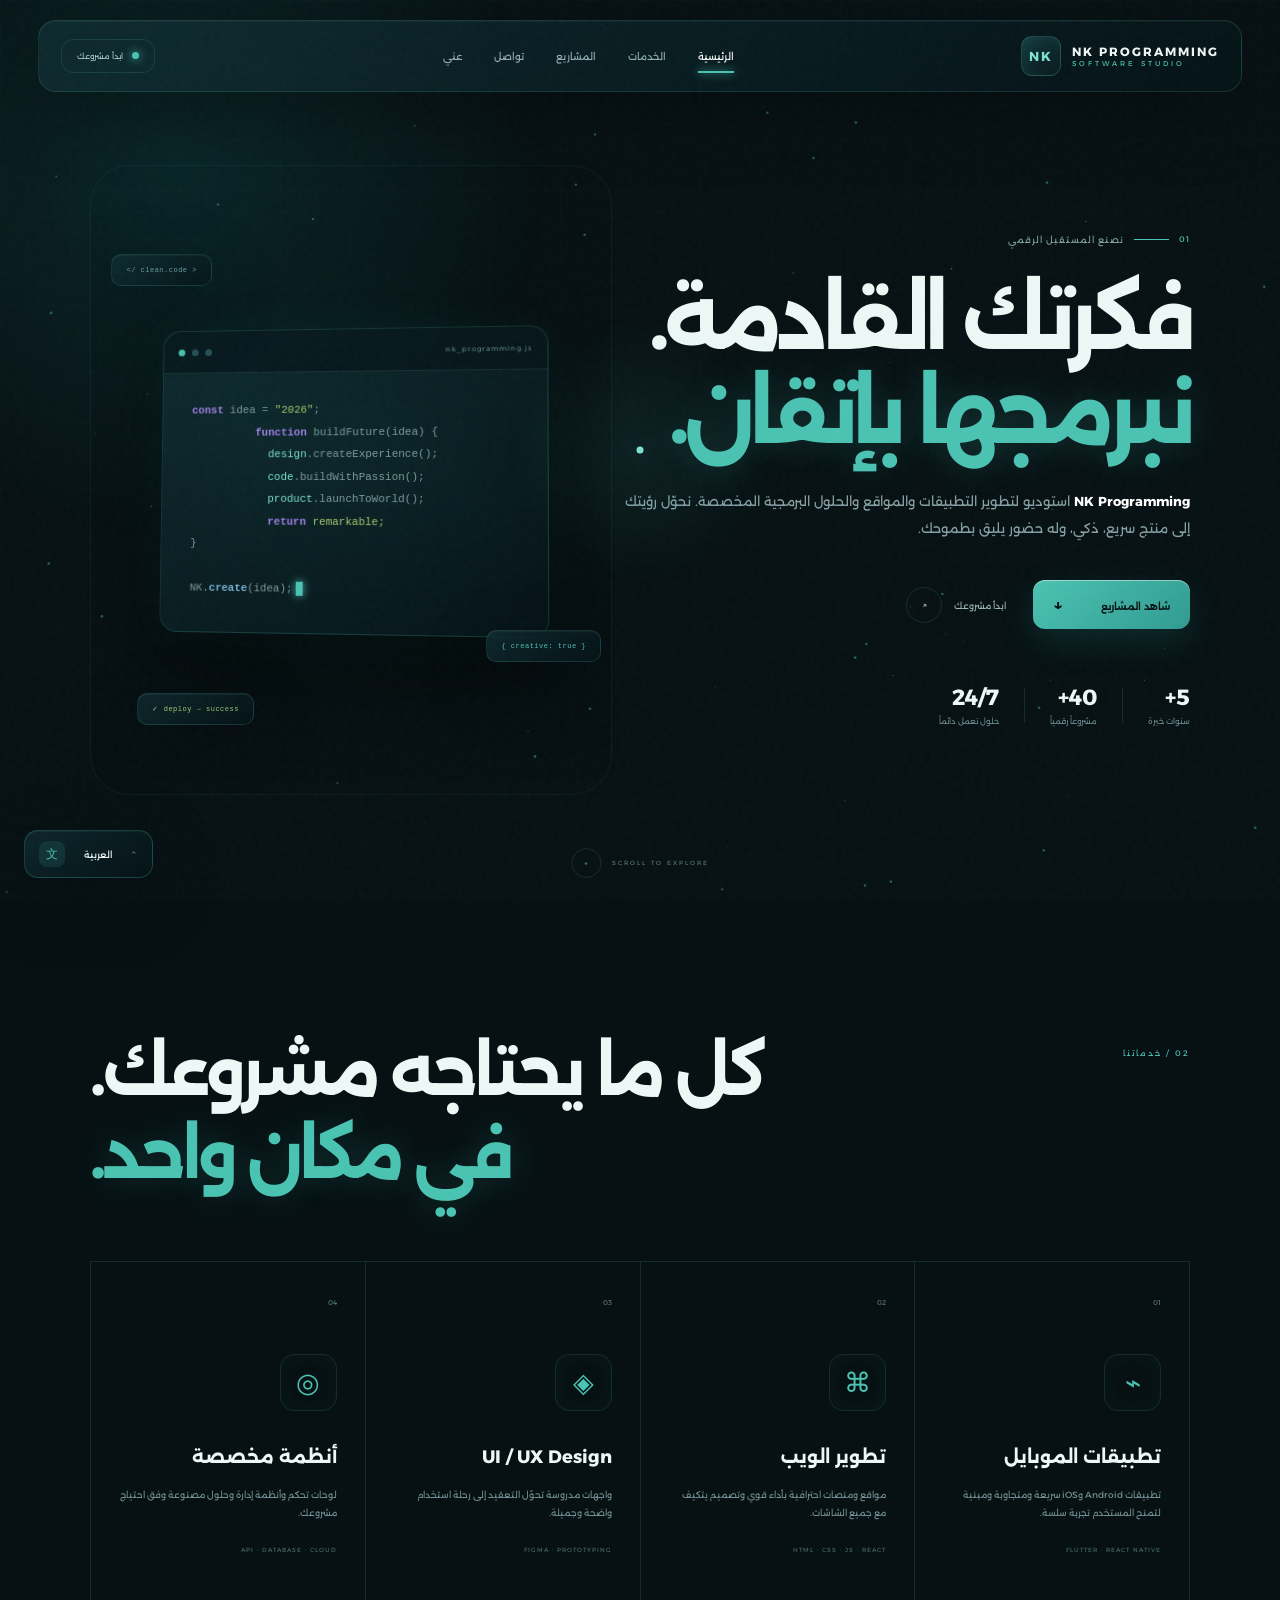
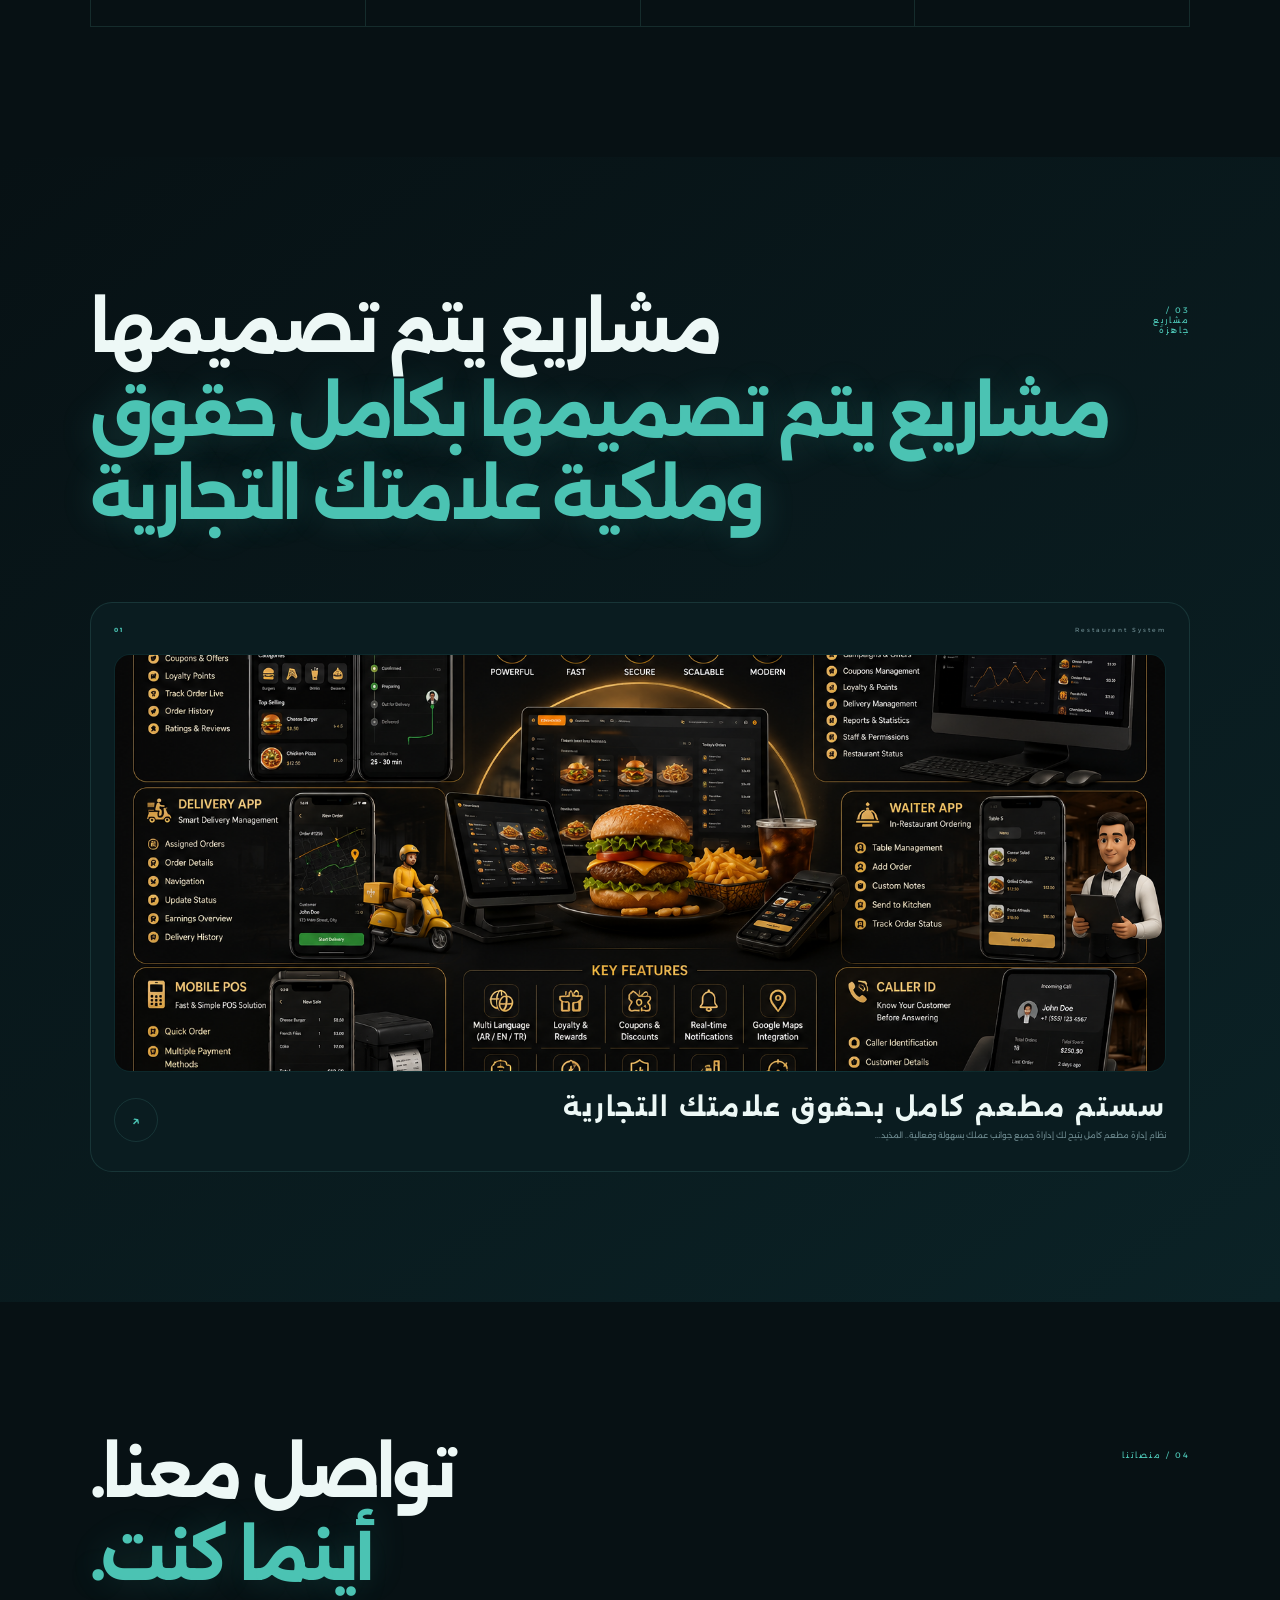
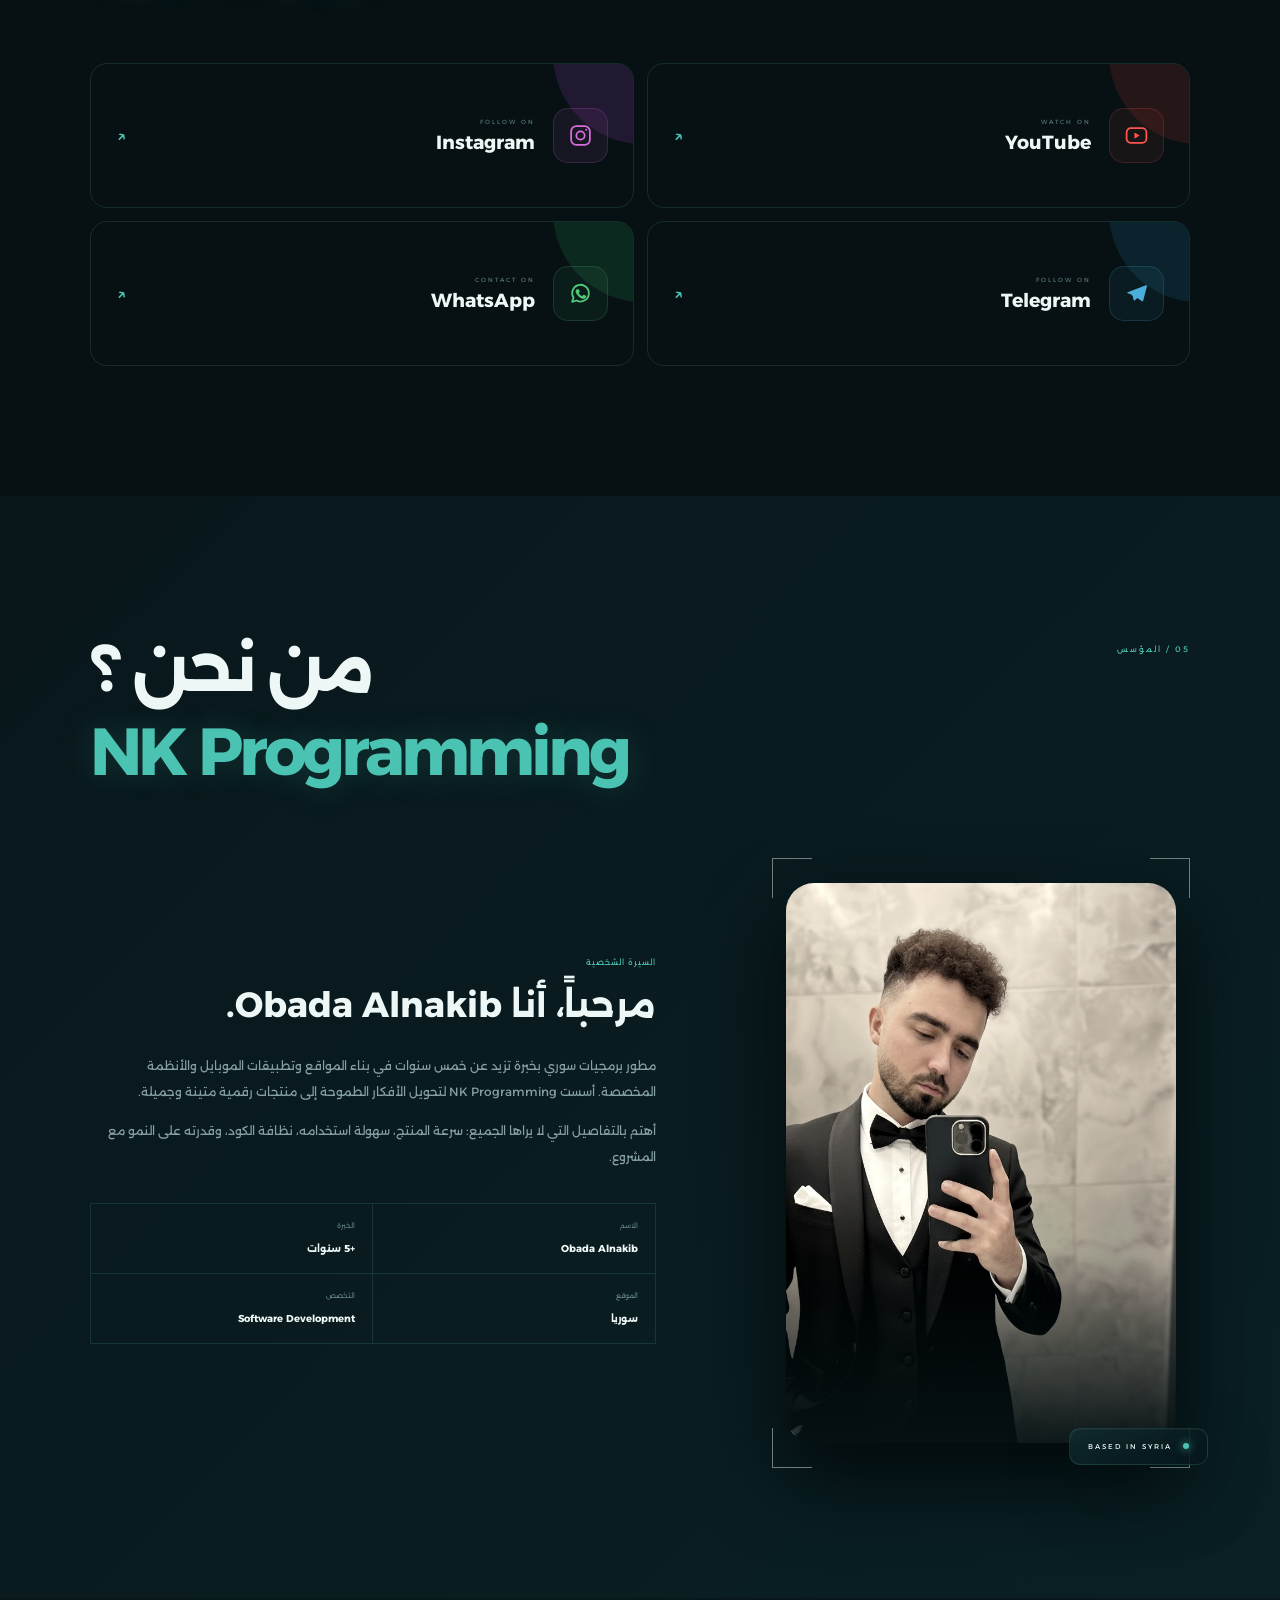
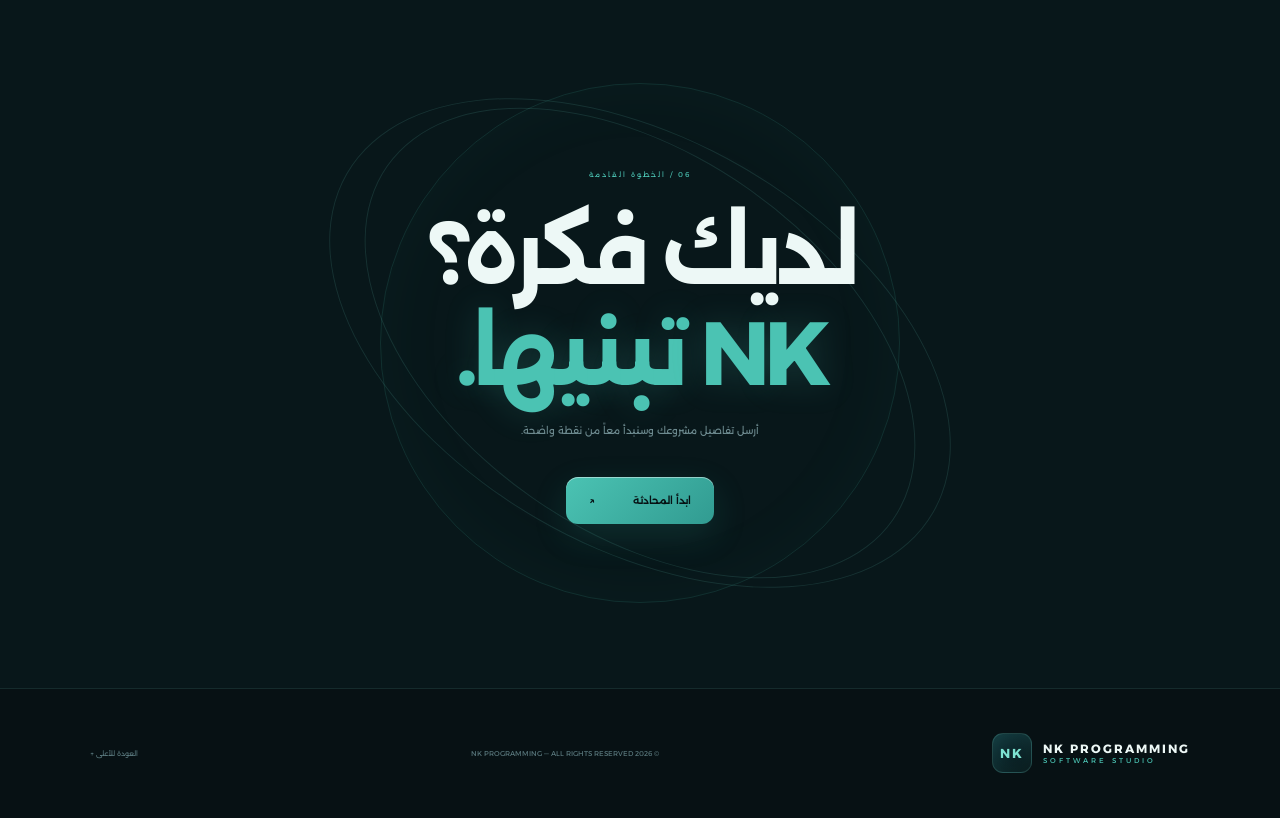
==== commit 6c4579f0: "Update index.html" ====
--- a/index.html
+++ b/index.html
@@ -4,8 +4,8 @@
 <head>
   <meta charset="UTF-8">
   <meta name="viewport" content="width=device-width,initial-scale=1">
-  <meta name="description" content="NK Programming — برمجة تطبيقات ومواقع وحلول رقمية احترافية.">
-  <title>NK Programming | Digital Solutions</title>
+  <meta name="description" content="NK Software Studio">
+  <title>NK Software Studio</title>
   <link rel="icon" type="image/png" href="assets/png_logo.png">
   <link rel="apple-touch-icon" href="assets/png_logo.png">
   <link rel="preconnect" href="https://fonts.googleapis.com">
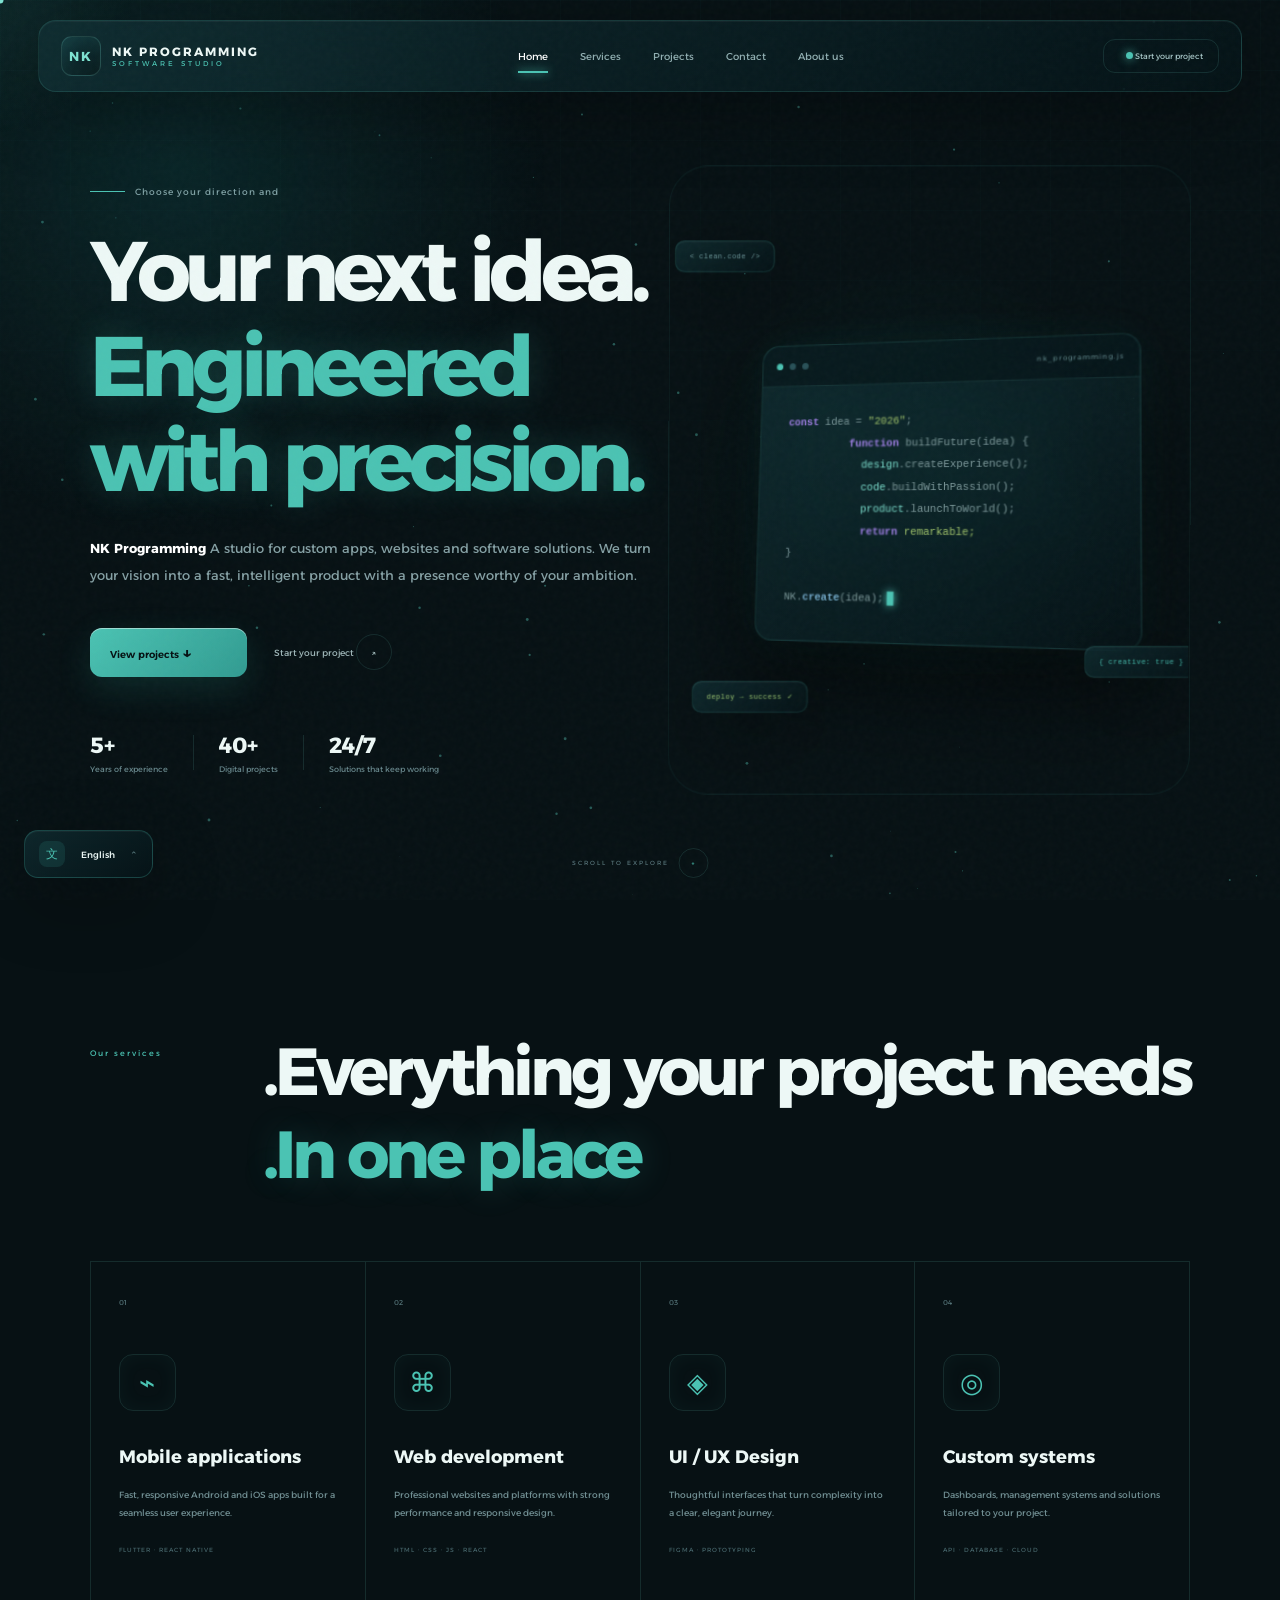
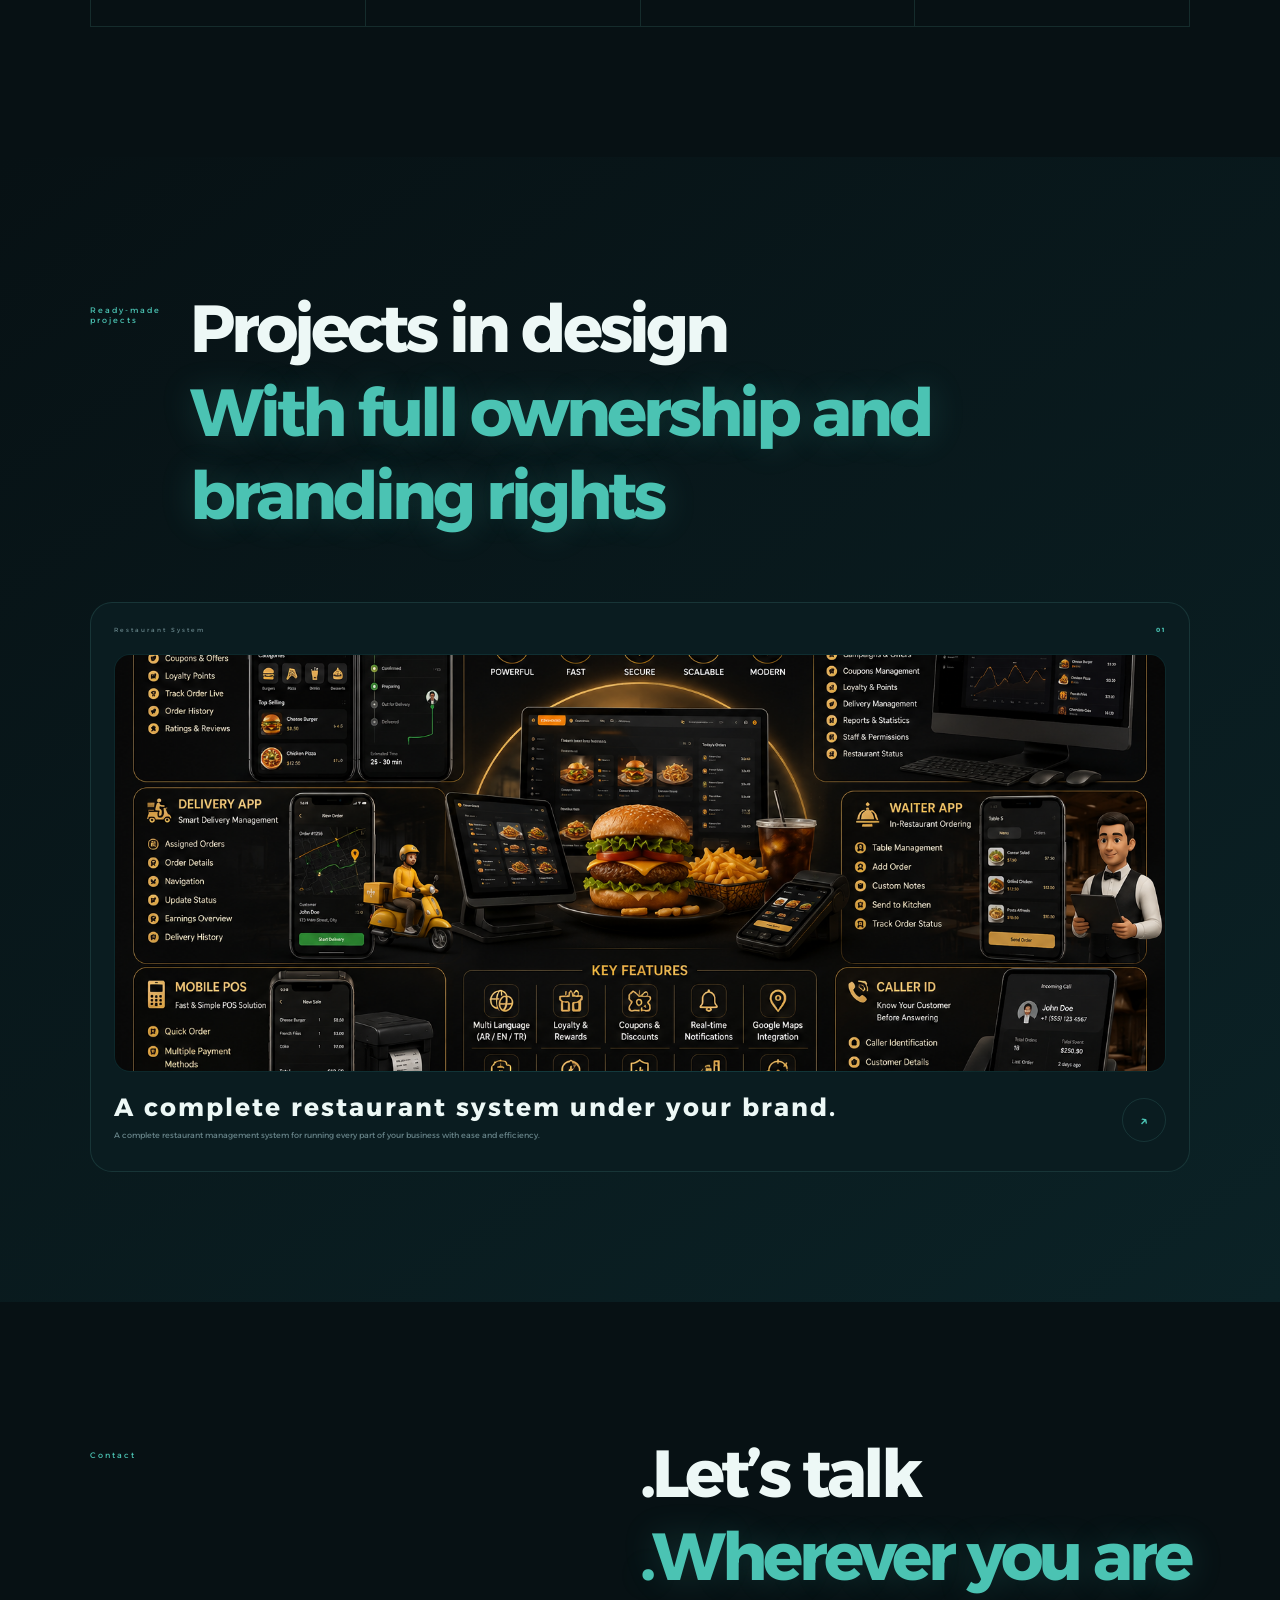
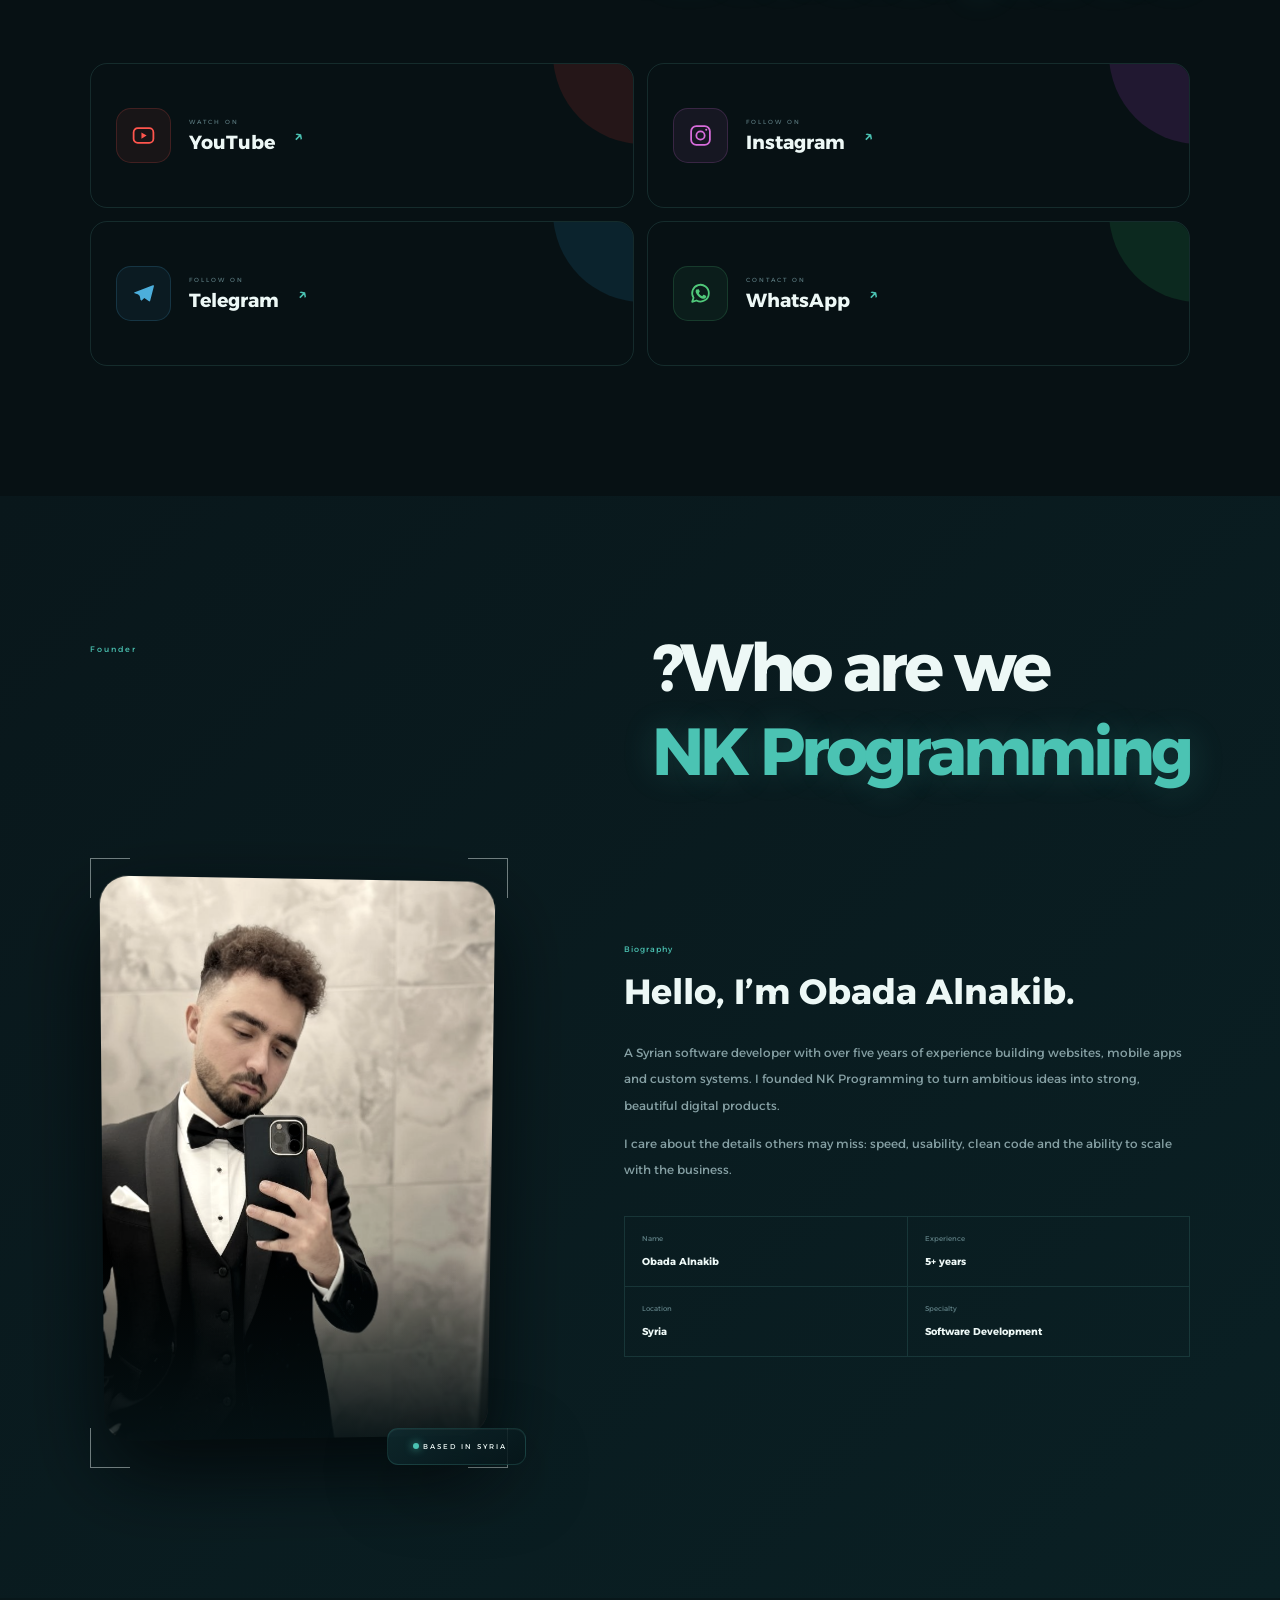
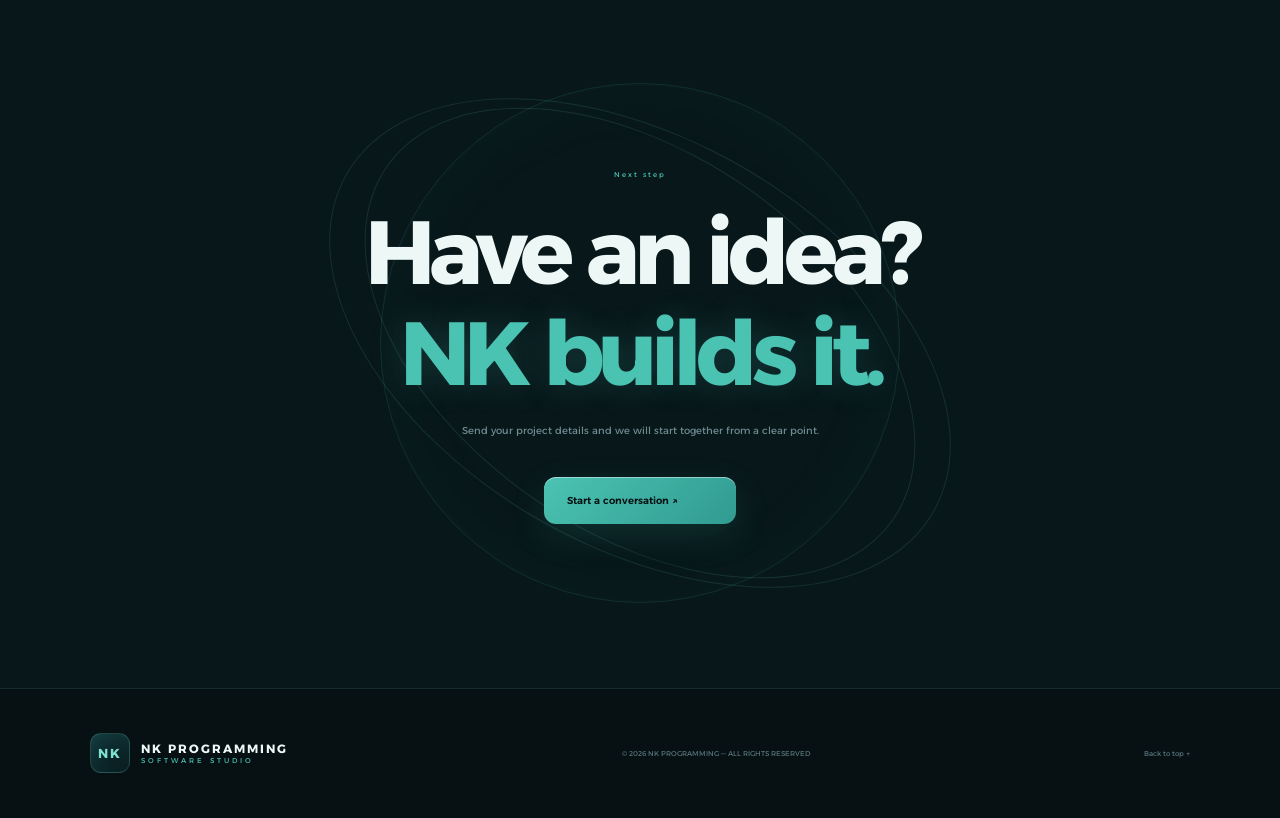
==== commit 0915bc0a: "Add files via upload" ====
--- a/index.html
+++ b/index.html
@@ -32,7 +32,7 @@
           PROGRAMMING</b><small>SOFTWARE STUDIO</small></span>
     </a>
     <div class="nav__links"><a href="#home" class="active">الرئيسية</a><a href="#services">الخدمات</a><a
-        href="#work">المشاريع</a><a href="#social">تواصل</a><a href="#about">عني</a></div><a class="availability"
+        href="#work">المشاريع</a><a href="#social">تواصل</a><a href="#about">من نحن</a></div><a class="availability"
       href="#contact"><i></i> ابدأ مشروعك</a><button class="menu" aria-label="القائمة"><i></i><i></i></button>
   </nav>
   <main>
@@ -40,7 +40,7 @@
       <div class="hero__glow"></div>
       <div class="hero__grid"></div>
       <div class="hero__copy reveal">
-        <div class="eyebrow"><span>01</span><i></i> نصنع المستقبل الرقمي</div>
+        <div class="eyebrow"><i></i>حدد وجهتك و</div>
         <h1>فكرتك القادمة.<br><em>نبرمجها بإتقان.</em></h1>
         <p><b>NK Programming</b> استوديو لتطوير التطبيقات والمواقع والحلول البرمجية المخصصة. نحوّل رؤيتك إلى منتج سريع،
           ذكي، وله حضور يليق بطموحك.</p>
@@ -73,7 +73,7 @@
     </section>
 
     <section class="services section" id="services">
-      <header class="section-title reveal"><span>02 / خدماتنا</span>
+      <header class="section-title reveal"><span>خدماتنا</span>
         <h2>كل ما يحتاجه مشروعك.<br><em>في مكان واحد.</em></h2>
       </header>
       <div class="service-grid">
@@ -105,8 +105,8 @@
     </section>
 
     <section class="work section" id="work">
-      <header class="section-title reveal"><span>03 / مشاريع جاهزة</span>
-        <h2>مشاريع يتم تصميمها<br><em>مشاريع يتم تصميمها بكامل حقوق وملكية علامتك التجارية</em></h2>
+      <header class="section-title reveal"><span>مشاريع جاهزة</span>
+        <h2>مشاريع يتم تصميمها<br><em>بكامل حقوق وملكية علامتك التجارية</em></h2>
       </header>
       <div class="work-grid">
         <a class="work-card large reveal" data-tilt href="product/index.html">
@@ -152,7 +152,7 @@
     </section>
 
     <section class="social section" id="social">
-      <header class="section-title reveal"><span>04 / منصاتنا</span>
+      <header class="section-title reveal"><span>التواصل</span>
         <h2>تواصل معنا.<br><em>أينما كنت.</em></h2>
       </header>
       <div class="social-grid"><a class="social-card youtube reveal" href="https://www.youtube.com/@obada_n_k/videos">
@@ -167,7 +167,7 @@
     </section>
 
     <section class="about section bio-last" id="about">
-      <header class="section-title reveal"><span>05 / المؤسس</span>
+      <header class="section-title reveal"><span>المؤسس</span>
         <h2>من نحن ؟<br><em>NK Programming</em></h2>
       </header>
       <div class="about__grid">
@@ -195,7 +195,7 @@
     </section>
     <section class="contact section" id="contact">
       <div class="contact__orb"></div>
-      <div class="contact__inner reveal"><span>06 / الخطوة القادمة</span>
+      <div class="contact__inner reveal"><span>الخطوة القادمة</span>
         <h2>لديك فكرة؟<br><em>NK تبنيها.</em></h2>
         <p>أرسل تفاصيل مشروعك وسنبدأ معاً من نقطة واضحة.</p><a class="contact__button magnetic"
           href="https://wa.me/+905523622851">ابدأ المحادثة <i>↗</i></a>
@@ -210,26 +210,17 @@
   <div class="language-widget" data-no-translate><button class="language-trigger glass"
       aria-label="تغيير اللغة"><span>文</span><b>العربية</b><i>⌃</i></button>
     <div class="language-menu glass">
-      <div class="language-head"><span>AI TRANSLATION</span><i></i></div><button data-lang="ar"
+      <div class="language-head"><span>LANGUAGES</span><i></i></div><button data-lang="ar"
         class="selected"><b>AR</b><span>العربية</span><i>✓</i></button><button
         data-lang="en"><b>EN</b><span>English</span><i>↗</i></button><button
         data-lang="tr"><b>TR</b><span>Türkçe</span><i>↗</i></button><button
         data-lang="de"><b>DE</b><span>Deutsch</span><i>↗</i></button><button
         data-lang="fr"><b>FR</b><span>Français</span><i>↗</i></button><button
         data-lang="es"><b>ES</b><span>Español</span><i>↗</i></button>
-      <div class="translation-status"><span></span><b>يعمل بواسطة AI داخل المتصفح</b></div>
+      <div class="translation-status"><span></span><b>نصوص ثابتة داخل الموقع</b></div>
     </div>
   </div>
-  <div class="translation-toast" data-no-translate><i></i><span></span></div>
-  <div class="auto-language-prompt" data-no-translate aria-hidden="true">
-    <div class="auto-language-prompt__card">
-      <div class="auto-language-prompt__icon">文<i></i></div><span>NK AI TRANSLATION</span>
-      <h3>عرض الموقع بلغتك</h3>
-      <p>لغة جهازك مختلفة عن العربية. يمكننا ترجمة الموقع تلقائياً على جهازك.</p><button type="button">ابدأ الترجمة
-        <i>↗</i></button><small>يتم استخدام اللغة مرة واحدة فقط</small>
-    </div>
-  </div>
-  <script src="script.js"></script>
+  <script src="translations.js"></script><script src="script.js"></script><script src="static-i18n.js"></script>
 </body>
 
 </html>
--- a/styles.css
+++ b/styles.css
@@ -24,3 +24,6 @@
 @media(max-width:650px){.language-widget{left:12px;bottom:12px}.language-trigger{height:44px}.language-menu{bottom:53px}.translation-toast{left:12px;right:12px;bottom:68px;max-width:none}}
 .work-card{color:inherit;text-decoration:none}.card-arrow{width:44px;height:44px;border:1px solid var(--line);border-radius:50%;display:grid;place-items:center;color:var(--mint);transition:.3s}.work-card:hover .card-arrow{background:var(--mint);color:#062126;transform:rotate(45deg)}
 .auto-language-prompt{position:fixed;inset:0;z-index:700;background:rgba(2,10,12,.84);backdrop-filter:blur(15px);display:grid;place-items:center;opacity:0;visibility:hidden;transition:.3s;direction:rtl}.auto-language-prompt.show{opacity:1;visibility:visible}.auto-language-prompt__card{width:min(390px,calc(100% - 34px));padding:35px;border:1px solid rgba(75,195,179,.25);border-radius:23px;background:radial-gradient(circle at 50% 0,rgba(75,195,179,.14),transparent 45%),#091d21;box-shadow:0 35px 100px rgba(0,0,0,.55);text-align:center}.auto-language-prompt__icon{width:65px;height:65px;border-radius:18px;margin:0 auto 20px;display:grid;place-items:center;position:relative;background:linear-gradient(145deg,#16464a,#082024);color:var(--mint2);font-size:20px}.auto-language-prompt__icon i{position:absolute;inset:-7px;border:1px solid rgba(75,195,179,.22);border-radius:22px;animation:spin 7s linear infinite}.auto-language-prompt__card>span{font-size:6px;letter-spacing:2px;color:var(--mint)}.auto-language-prompt h3{font-size:22px;margin:13px 0 8px}.auto-language-prompt p{font-size:9px;color:#739194;line-height:1.9}.auto-language-prompt button{width:100%;border:0;border-radius:11px;background:linear-gradient(135deg,var(--mint2),var(--mint));color:#061518;padding:14px 17px;font-weight:700;font-size:10px;margin:15px 0 11px;cursor:pointer}.auto-language-prompt button i{float:left;font-style:normal}.auto-language-prompt small{font-size:7px;color:#536f73}
+/* Keep the mobile translation fallback inside the NK interface. */
+#google_translate_element,.goog-te-banner-frame,.goog-te-balloon-frame{display:none!important}body{top:0!important}.goog-text-highlight{background:transparent!important;box-shadow:none!important}
+html body{transition:opacity .2s ease,filter .2s ease}html.language-changing body{opacity:.22;filter:blur(2px)}.language-menu button.selected{box-shadow:inset 3px 0 0 var(--mint);background:rgba(91,211,194,.12)!important;color:#fff!important}
